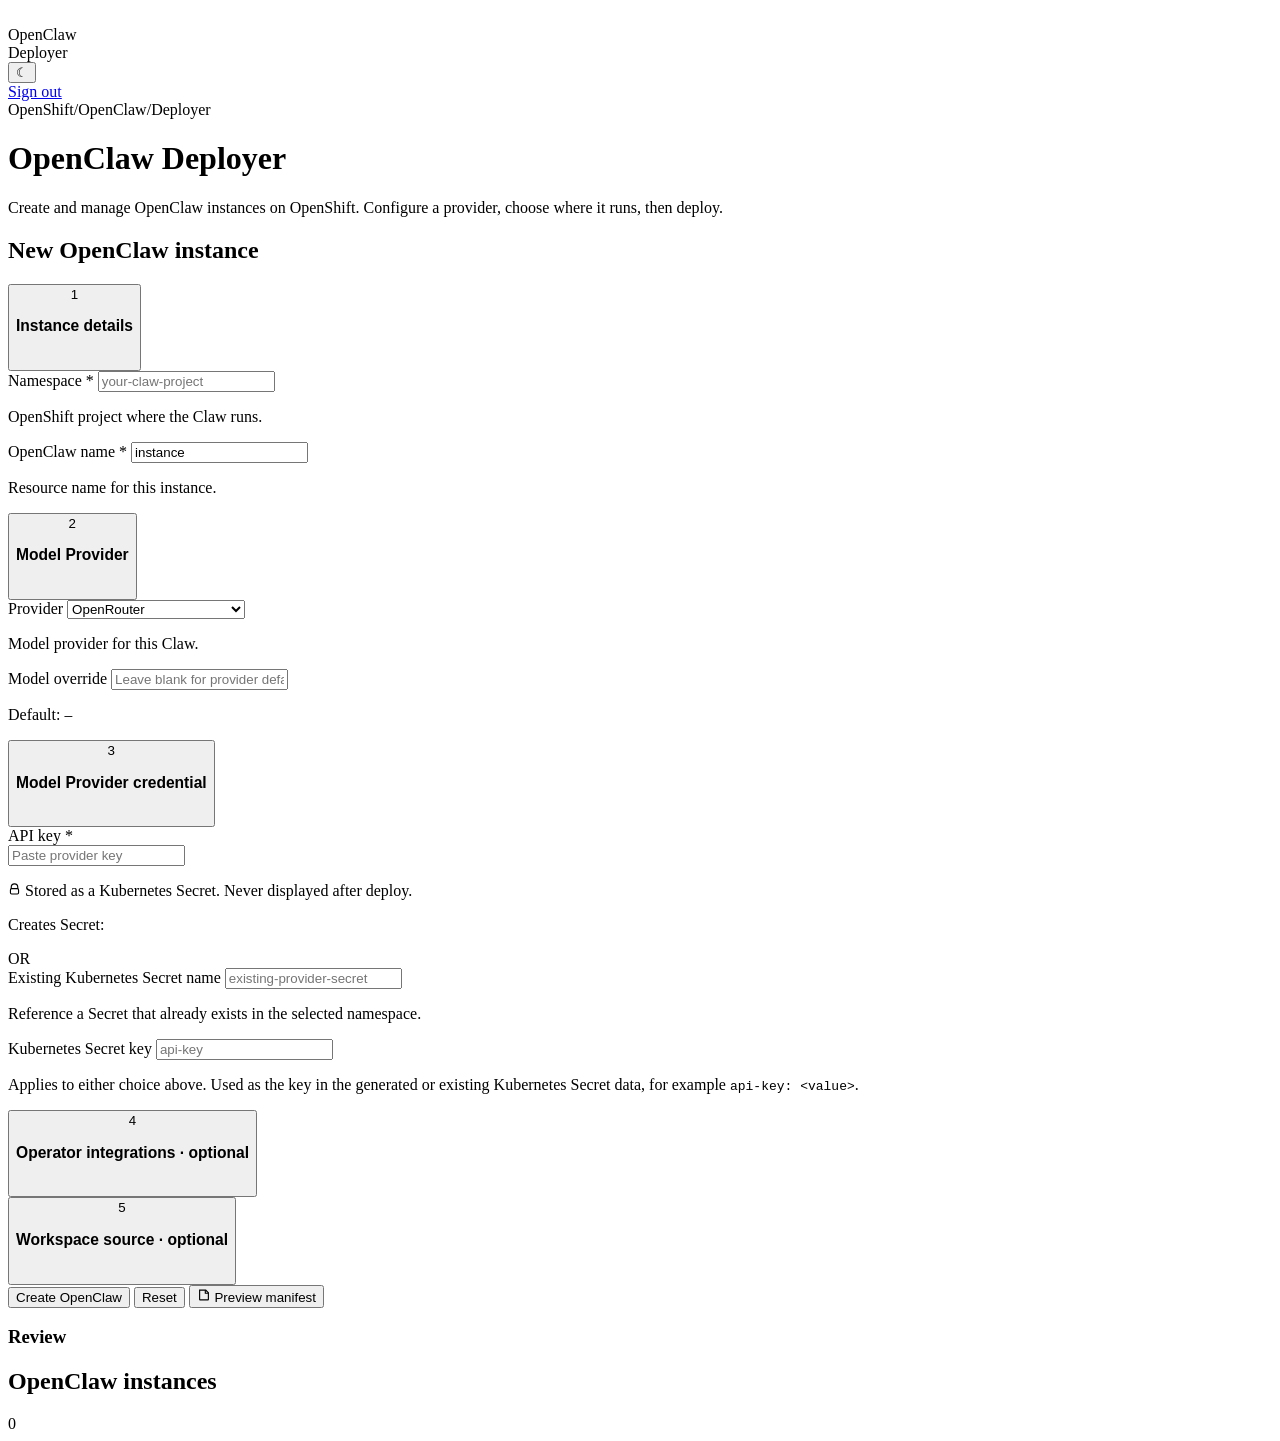
==== cmd/deployer/static/index.html @ 9382764c "fix overwrites on updates & provider list in review & gh pat updates Signed-off-by: sallyom <somalle" ====
<!doctype html>
<html lang="en">
  <head>
    <meta charset="utf-8">
    <meta name="viewport" content="width=device-width, initial-scale=1">
    <title>OpenClaw Deployer</title>
    <link rel="icon" href="/static/favicon.svg" type="image/svg+xml">
    <link rel="preconnect" href="https://fonts.googleapis.com">
    <link rel="preconnect" href="https://fonts.gstatic.com" crossorigin>
    <link href="https://fonts.googleapis.com/css2?family=Red+Hat+Display:wght@400;500;600;700&family=Red+Hat+Text:wght@400;500;600;700&family=Red+Hat+Mono:wght@400;500&display=swap" rel="stylesheet">
    <link rel="stylesheet" href="/static/styles.css">
  </head>
  <body>
    <header class="masthead">
      <div class="masthead__brand">
        <img class="masthead__logo" src="/static/openclaw.svg" alt="" aria-hidden="true">
        <div>
          <div class="masthead__title">OpenClaw</div>
          <div class="masthead__sub">Deployer</div>
        </div>
      </div>
      <div class="masthead__actions">
        <button type="button" id="theme-toggle" class="theme-toggle" aria-label="Switch theme" title="Switch theme">☾</button>
        <div class="user-block">
          <div class="avatar" id="avatar" aria-hidden="true"></div>
          <div class="user-meta">
            <div class="user-name" id="user"></div>
            <a class="signout" href="/oauth/sign_out?rd=/">Sign out</a>
          </div>
        </div>
      </div>
    </header>

    <main class="page">
      <nav class="breadcrumb" aria-label="Breadcrumb">
        <span>OpenShift</span><span class="sep">/</span><span>OpenClaw</span><span class="sep">/</span><span class="current">Deployer</span>
      </nav>

      <div class="page-header">
        <h1>OpenClaw Deployer</h1>
        <p>Create and manage OpenClaw instances on OpenShift. Configure a provider, choose where it runs, then deploy.</p>
      </div>

      <div class="layout">
        <section class="card">
          <form class="form" id="form" autocomplete="off">
            <div class="card__head">
              <h2>New OpenClaw instance</h2>
            </div>

            <!-- Section 1 · Instance details -->
            <button type="button" class="advanced-toggle section-toggle" id="details-toggle" aria-expanded="true" aria-controls="details-body">
              <span class="section__num">1</span>
              <h3 class="section__title">Instance details</h3>
              <svg class="caret open" id="details-caret" width="14" height="14" viewBox="0 0 12 12" aria-hidden="true"><path d="M2 4l4 4 4-4" fill="none" stroke="var(--text-muted)" stroke-width="1.6" stroke-linecap="round"/></svg>
            </button>
            <div class="section__body cols" id="details-body">
              <div class="field">
                <label for="namespace">Namespace <span class="req">*</span></label>
                <input id="namespace" name="namespace" list="namespace-options" placeholder="your-claw-project" aria-describedby="hint-namespace">
                <datalist id="namespace-options"></datalist>
                <p class="field__hint" id="hint-namespace">OpenShift project where the Claw runs.</p>
                <p class="field__error" id="err-namespace" hidden></p>
              </div>
              <div class="field">
                <label for="clawName">OpenClaw name <span class="req">*</span></label>
                <input id="clawName" name="clawName" value="instance" aria-describedby="hint-clawName">
                <p class="field__hint" id="hint-clawName">Resource name for this instance.</p>
                <p class="field__error" id="err-clawName" hidden></p>
              </div>
            </div>

            <div class="divider"></div>

            <!-- Section 2 · Model provider -->
            <button type="button" class="advanced-toggle section-toggle" id="provider-toggle" aria-expanded="true" aria-controls="provider-body">
              <span class="section__num">2</span>
              <h3 class="section__title">Model Provider</h3>
              <svg class="caret open" id="provider-caret" width="14" height="14" viewBox="0 0 12 12" aria-hidden="true"><path d="M2 4l4 4 4-4" fill="none" stroke="var(--text-muted)" stroke-width="1.6" stroke-linecap="round"/></svg>
            </button>
            <div class="section__body cols" id="provider-body">
              <div class="field">
                <label for="provider">Provider</label>
                <select id="provider" name="provider">
                  <option value="openrouter">OpenRouter</option>
                  <option value="openai">OpenAI</option>
                  <option value="google">Google Gemini</option>
                  <option value="google-vertex">Google Vertex AI (Gemini)</option>
                  <option value="anthropic">Anthropic</option>
                  <option value="anthropic-vertex">Google Vertex AI (Claude)</option>
                  <option value="xai">xAI</option>
                </select>
                <p class="field__hint">Model provider for this Claw.</p>
              </div>
              <div class="field">
                <label for="model">Model override</label>
                <input id="model" name="model" list="model-options" placeholder="Leave blank for provider default" aria-describedby="hint-model">
                <datalist id="model-options"></datalist>
                <p class="field__hint" id="hint-model">Default: <code id="default-model">—</code></p>
              </div>
            </div>

            <div class="divider"></div>

            <!-- Section 3 · Model provider credential -->
            <button type="button" class="advanced-toggle section-toggle" id="credential-toggle" aria-expanded="true" aria-controls="credential-body">
              <span class="section__num">3</span>
              <h3 class="section__title">Model Provider credential</h3>
              <svg class="caret open" id="credential-caret" width="14" height="14" viewBox="0 0 12 12" aria-hidden="true"><path d="M2 4l4 4 4-4" fill="none" stroke="var(--text-muted)" stroke-width="1.6" stroke-linecap="round"/></svg>
            </button>
            <div class="section__body" id="credential-body">
              <div class="vertex-box" id="vertex-box" hidden>
                <div class="field">
                  <label for="gcpProject">GCP Project ID <span class="req">*</span></label>
                  <input id="gcpProject" name="gcpProject" placeholder="your-project-id">
                  <p class="field__error" id="err-gcpProject" hidden></p>
                </div>
                <div class="field">
                  <label for="gcpLocation">GCP region <span class="req">*</span></label>
                  <input id="gcpLocation" name="gcpLocation" placeholder="us-east5">
                  <p class="field__error" id="err-gcpLocation" hidden></p>
                </div>
              </div>

              <div class="credential-choice-grid">
                <div class="credential-choice">
                  <div class="cred-head">
                    <label for="apiKey"><span id="credential-label">API key</span> <span class="req">*</span></label>
                    <a id="vertex-guide" class="guide-link" hidden href="https://github.com/redhat-et/claw-project/blob/main/docs/deployer-guide.md#one-time-setup-your-vertex-service-account" target="_blank" rel="noopener noreferrer">
                      <svg width="14" height="14" viewBox="0 0 16 16" fill="none" aria-hidden="true"><circle cx="8" cy="8" r="7" stroke="currentColor" stroke-width="1.4"/><path d="M8 7.3v4" stroke="currentColor" stroke-width="1.6" stroke-linecap="round"/><circle cx="8" cy="4.8" r="1" fill="currentColor"/></svg>
                      Vertex setup guide
                      <svg width="11" height="11" viewBox="0 0 16 16" fill="none" aria-hidden="true"><path d="M6 3h7v7M13 3L4 12" stroke="currentColor" stroke-width="1.5" stroke-linecap="round" stroke-linejoin="round"/></svg>
                    </a>
                  </div>
                  <p class="field__hint" id="vertex-help" hidden>A one-time setup is required to create the service account. Follow the guide, then paste the JSON key below.</p>
                  <input id="apiKey" name="apiKey" type="password" spellcheck="false" placeholder="Paste provider key" aria-describedby="hint-credential">
                  <textarea id="gcpCredentials" name="gcpCredentials" rows="5" spellcheck="false" placeholder="Paste your service account JSON key" hidden></textarea>
                  <p class="field__hint lock" id="hint-credential">
                    <svg width="13" height="13" viewBox="0 0 16 16" fill="none" aria-hidden="true"><path d="M4 7V5a4 4 0 0 1 8 0v2" stroke="currentColor" stroke-width="1.4"/><rect x="3" y="7" width="10" height="6.5" rx="1.5" stroke="currentColor" stroke-width="1.4"/></svg>
                    Stored as a Kubernetes Secret. Never displayed after deploy.
                  </p>
                  <p class="field__hint" id="secret-name-hint">Creates Secret: <code id="secret-name-preview"></code></p>
                </div>
                <div class="credential-choice-or" aria-hidden="true">OR</div>
                <div class="credential-choice">
                  <label for="secretName">Existing Kubernetes Secret name</label>
                  <input id="secretName" name="secretName" placeholder="existing-provider-secret" aria-describedby="hint-secret-name">
                  <p class="field__hint">Reference a Secret that already exists in the selected namespace.</p>
                </div>
              </div>
              <div class="field credential-secret-key">
                <label for="secretKey">Kubernetes Secret key</label>
                <input id="secretKey" name="secretKey" placeholder="api-key" aria-describedby="hint-secret-name">
                <p class="field__hint" id="hint-secret-name">Applies to either choice above. Used as the key in the generated or existing Kubernetes Secret data, for example <code>api-key: &lt;value&gt;</code>.</p>
              </div>
              <p class="field__error" id="err-credential" hidden></p>
            </div>

            <div class="divider"></div>

            <!-- Section 4 · Operator integrations -->
            <button type="button" class="advanced-toggle" id="integration-toggle" aria-expanded="false" aria-controls="integration-body">
              <span class="section__num">4</span>
              <h3 class="section__title">Operator integrations <span class="optional">· optional</span></h3>
              <svg class="caret" id="integration-caret" width="14" height="14" viewBox="0 0 12 12" aria-hidden="true"><path d="M2 4l4 4 4-4" fill="none" stroke="var(--text-muted)" stroke-width="1.6" stroke-linecap="round"/></svg>
            </button>
            <div class="section__body advanced-body" id="integration-body" hidden>
              <div class="integration-builder">
                <div class="section__body cols integration-builder__cols">
                  <div class="field">
                    <label for="integrationType">Integration</label>
                    <select id="integrationType" name="integrationType">
                      <option value="channel-telegram">Telegram channel</option>
                      <option value="channel-discord">Discord channel</option>
                      <option value="channel-slack">Slack channel</option>
                      <option value="github-pat">GitHub PAT</option>
                      <option value="websearch-brave">Brave web search</option>
                      <option value="websearch-tavily">Tavily web search</option>
                      <option value="websearch-duckduckgo">DuckDuckGo web search</option>
                      <option value="websearch-gemini">Gemini web search</option>
                    </select>
                    <p class="field__hint" id="integration-help">Maps directly to the operator's Claw spec.</p>
                  </div>
                  <div class="field" id="integration-name-field">
                    <label for="integrationName">OpenClaw credential name</label>
                    <input id="integrationName" name="integrationName" placeholder="telegram">
                    <p class="field__hint">Optional for built-in integrations; required for custom credentials.</p>
                  </div>
                </div>

                <div class="section__body integration-secret-fields" id="integration-secret-fields">
                  <div class="credential-choice-grid">
                    <div class="credential-choice">
                      <label for="integrationSecretValue">Paste secret value</label>
                      <input id="integrationSecretValue" name="integrationSecretValue" type="password" spellcheck="false" placeholder="Paste token or API key">
                      <p class="field__hint">Creates a Kubernetes Secret for this integration.</p>
                    </div>
                    <div class="credential-choice-or" aria-hidden="true">OR</div>
                    <div class="credential-choice">
                      <label for="integrationSecretName">Existing Kubernetes Secret name</label>
                      <input id="integrationSecretName" name="integrationSecretName" placeholder="my-secret">
                      <p class="field__hint">Reference a Secret that already exists in the selected namespace.</p>
                    </div>
                  </div>
                  <div class="field credential-secret-key">
                    <label for="integrationSecretKey">Kubernetes Secret key</label>
                    <input id="integrationSecretKey" name="integrationSecretKey" placeholder="api-key">
                    <p class="field__hint">Applies to either choice above. Pasted values are stored in a Kubernetes Secret, then referenced by SecretRef.</p>
                  </div>
                </div>

                <div class="section__body" id="integration-github-fields" hidden>
                  <label class="checkbox-field">
                    <input id="integrationExposeEnv" name="integrationExposeEnv" type="checkbox">
                    <span>Expose as <code>GH_TOKEN</code> and <code>GITHUB_TOKEN</code> for the <code>gh</code> CLI</span>
                  </label>
                  <p class="field__hint">Leave off for proxy-managed Git HTTPS and GitHub API access.</p>
                </div>

                <div class="section__body" id="integration-slack-fields" hidden>
                  <div class="credential-choice-grid">
                    <div class="credential-choice">
                      <label for="integrationAppSecretValue">Slack app token</label>
                      <input id="integrationAppSecretValue" name="integrationAppSecretValue" type="password" spellcheck="false" placeholder="xapp-...">
                      <p class="field__hint">Creates or updates the app-token entry for Slack.</p>
                    </div>
                    <div class="credential-choice-or" aria-hidden="true">OR</div>
                    <div class="credential-choice">
                      <label for="integrationAppSecretName">Existing Kubernetes Secret name</label>
                      <input id="integrationAppSecretName" name="integrationAppSecretName" placeholder="slack-tokens">
                      <p class="field__hint">Reference a Secret that already exists in the selected namespace.</p>
                    </div>
                  </div>
                  <div class="field credential-secret-key">
                    <label for="integrationAppSecretKey">App token Kubernetes Secret key</label>
                    <input id="integrationAppSecretKey" name="integrationAppSecretKey" placeholder="app-token">
                    <p class="field__hint">Applies to either choice above. Pasted app tokens are stored in a Kubernetes Secret, then referenced by SecretRef.</p>
                  </div>
                </div>

                <div class="section__body cols" id="integration-custom-fields" hidden>
                  <div class="field">
                    <label for="integrationCredentialType">Credential type</label>
                    <select id="integrationCredentialType" name="integrationCredentialType">
                      <option value="bearer">Bearer</option>
                      <option value="apiKey">API key</option>
                      <option value="pathToken">Path token</option>
                      <option value="oauth2">OAuth2</option>
                      <option value="gcp">GCP</option>
                      <option value="none">Allowlist only</option>
                      <option value="kubernetes">Kubernetes</option>
                    </select>
                  </div>
                  <div class="field">
                    <label for="integrationDomain">Domain</label>
                    <input id="integrationDomain" name="integrationDomain" placeholder="api.example.com">
                  </div>
                  <div class="field">
                    <label for="integrationProvider">Provider key <span class="muted">(optional)</span></label>
                    <input id="integrationProvider" name="integrationProvider" placeholder="my-provider">
                  </div>
                  <div class="field">
                    <label for="integrationHeader">API key header <span class="muted">(apiKey)</span></label>
                    <input id="integrationHeader" name="integrationHeader" placeholder="Authorization">
                  </div>
                  <div class="field">
                    <label for="integrationValuePrefix">Value prefix <span class="muted">(optional)</span></label>
                    <input id="integrationValuePrefix" name="integrationValuePrefix" placeholder="Bearer ">
                  </div>
                  <div class="field">
                    <label for="integrationPathPrefix">Path prefix <span class="muted">(pathToken)</span></label>
                    <input id="integrationPathPrefix" name="integrationPathPrefix" placeholder="/bot">
                  </div>
                </div>

                <div class="section__body cols" id="integration-typed-channel-config-field" hidden>
                  <div class="field">
                    <label for="integrationDmPolicy">DM policy</label>
                    <select id="integrationDmPolicy" name="integrationDmPolicy">
                      <option value="">Use operator default</option>
                      <option value="open">Open</option>
                      <option value="allowlist">Allowlist</option>
                      <option value="pairing">Pairing</option>
                      <option value="disabled">Disabled</option>
                    </select>
                    <p class="field__hint" id="integration-dm-policy-hint">Controls direct-message access for this channel.</p>
                  </div>
                  <div class="field">
                    <label for="integrationAllowFrom">Allowed DM senders</label>
                    <input id="integrationAllowFrom" name="integrationAllowFrom" placeholder="*">
                    <p class="field__hint" id="integration-allow-from-hint">Comma-separated sender IDs, or <code>*</code> for everyone when policy is Open.</p>
                  </div>
                </div>

                <div class="section__body" id="integration-channel-config-field">
                  <div class="field">
                    <label for="integrationChannelConfig">Channel config JSON <span class="muted">(optional)</span></label>
                    <textarea id="integrationChannelConfig" name="integrationChannelConfig" rows="3" spellcheck="false" placeholder='{"dmPolicy":"allowlist","allowFrom":["12345"]}'></textarea>
                  </div>
                </div>

                <div class="integration-actions">
                  <button type="button" id="integration-add" class="btn">Add integration</button>
                </div>
              </div>
              <div class="integration-list" id="integration-list"></div>
            </div>

            <div class="divider"></div>

            <!-- Section 5 · Workspace source (optional / advanced) -->
            <button type="button" class="advanced-toggle" id="advanced-toggle" aria-expanded="false" aria-controls="advanced-body">
              <span class="section__num">5</span>
              <h3 class="section__title">Workspace source <span class="optional">· optional</span></h3>
              <svg class="caret" id="advanced-caret" width="14" height="14" viewBox="0 0 12 12" aria-hidden="true"><path d="M2 4l4 4 4-4" fill="none" stroke="var(--text-muted)" stroke-width="1.6" stroke-linecap="round"/></svg>
            </button>
            <div class="advanced-body" id="advanced-body" hidden>
              <div class="field">
                <label for="filesystemSource">OpenClaw workspace source</label>
                <select id="filesystemSource" name="filesystemSource" style="max-width:320px;">
                  <option value="">None</option>
                  <option value="git">Git repository</option>
                  <option value="upload">Upload a folder</option>
                </select>
                <p class="field__hint" id="filesystem-source-hint">Optionally seed the OpenClaw workspace on first boot from a Git repository or an uploaded folder. Selecting a source switches the instance to user-managed config.</p>
                <details class="field__hint" id="workspace-source-help" hidden>
                  <summary>What to provide</summary>
                  <p>A directory tree that seeds the Claw's OpenClaw home (<code>~/.openclaw</code>, on its persistent volume). It is applied once on first boot; edits made later inside the running Claw are preserved.</p>
                  <ul>
                    <li><code>workspace-main/</code> → the agent workspace (<code>~/.openclaw/workspace/</code>): e.g. <code>AGENTS.md</code>, <code>SOUL.md</code>, <code>memory/</code>, <code>skills/</code></li>
                    <li><code>openclaw.json</code> → merged into the Claw's effective config (not copied as a workspace file)</li>
                    <li>any other top-level folder → copied under <code>~/.openclaw/</code> (e.g. <code>skills/</code> → <code>~/.openclaw/skills/</code>)</li>
                  </ul>
                  <p>For Git, the repository root is used, or the subpath you set below. Private repositories use <code>spec.agentFiles.git.secretRef</code>.</p>
                  <p>Full layout reference and examples: <a href="https://github.com/redhat-et/claw-collections" target="_blank" rel="noopener noreferrer">redhat-et/claw-collections</a>.</p>
                </details>
              </div>
              <div class="source-box" id="git-box" hidden>
                <div class="field">
                  <label for="gitURL">Git URL <span class="req">*</span></label>
                  <input id="gitURL" name="gitURL" placeholder="https://github.com/org/repo.git">
                  <p class="field__error" id="err-gitURL" hidden></p>
                </div>
                <div class="git-cols">
                  <div class="field">
                    <label for="gitRef">Git ref <span class="muted">(optional)</span></label>
                    <input id="gitRef" name="gitRef" placeholder="main">
                  </div>
                  <div class="field">
                    <label for="gitPath">Path in repo <span class="muted">(optional)</span></label>
                    <input id="gitPath" name="gitPath" placeholder="agents/">
                  </div>
                </div>
                <div class="git-cols">
                  <div class="field">
                    <label for="gitSecretName">Git credentials Secret name <span class="muted">(optional)</span></label>
                    <input id="gitSecretName" name="gitSecretName" placeholder="git-credentials">
                    <p class="field__hint">Creates or references <code>spec.agentFiles.git.secretRef.name</code>. The Secret must contain <code>username</code> and <code>password</code>.</p>
                  </div>
                  <div class="field">
                    <label for="gitUsername">Git username <span class="muted">(optional)</span></label>
                    <input id="gitUsername" name="gitUsername" placeholder="git">
                    <p class="field__hint">For GitHub PATs, use your GitHub username or <code>x-access-token</code>.</p>
                  </div>
                  <div class="field">
                    <label for="gitPassword">GitHub PAT or Git password <span class="muted">(optional)</span></label>
                    <input id="gitPassword" name="gitPassword" type="password" spellcheck="false" placeholder="Paste GitHub PAT">
                    <p class="field__hint">Stored as the Secret <code>password</code> key when pasted.</p>
                  </div>
                </div>
              </div>
              <div class="source-box" id="upload-box" hidden>
                <div class="field">
                  <label for="agentFiles">Folder to seed</label>
                  <input id="agentFiles" name="agentFiles" type="file" webkitdirectory multiple>
                  <p class="field__hint">Pick a folder (for example with <code>workspace-main/</code>, <code>skills/</code>, <code>openclaw.json</code>). It is packaged and uploaded on Create.</p>
                  <p class="upload-ok" id="upload-name" hidden></p>
                </div>
              </div>
            </div>

            <!-- Sticky action footer -->
            <div class="footer">
              <button type="button" id="provision" class="btn btn--primary">Create OpenClaw</button>
              <button type="button" id="reset" class="btn">Reset</button>
              <button type="button" id="preview-open" class="btn btn--link btn--manifest">
                <svg width="14" height="14" viewBox="0 0 16 16" fill="none" aria-hidden="true"><path d="M3 2.5h7l3 3V13a.5.5 0 0 1-.5.5h-9A.5.5 0 0 1 3 13z" stroke="currentColor" stroke-width="1.3"/><path d="M9.5 2.5v3.5H13" stroke="currentColor" stroke-width="1.3"/></svg>
                Preview manifest
              </button>
            </div>
          </form>
        </section>

        <aside class="aside">
          <div class="alert alert--info" id="alert" role="status" aria-live="polite"></div>
          <div class="review">
            <div class="review__head"><h3>Review</h3></div>
            <dl id="review-list"></dl>
          </div>
        </aside>
      </div>

      <section class="instances" id="instances">
        <div class="instances__head">
          <h2>OpenClaw instances</h2>
          <span class="count-badge" id="instances-count">0</span>
        </div>
        <div id="instances-body"></div>
      </section>
    </main>

    <div class="modal-overlay" id="preview-overlay" hidden>
      <div class="modal" role="dialog" aria-modal="true" aria-label="Manifest preview" id="preview-dialog">
        <div class="modal__head">
          <h3>Manifest preview · Claw</h3>
          <button type="button" class="modal__close" id="preview-close" aria-label="Close">×</button>
        </div>
        <div class="modal__body"><pre id="preview-yaml"></pre></div>
        <div class="modal__foot">
          <button type="button" class="btn btn--primary" id="copy-yaml">Copy YAML</button>
          <button type="button" class="btn" id="preview-close-2">Close</button>
        </div>
      </div>
    </div>

    <script src="/static/app.js"></script>
  </body>
</html>
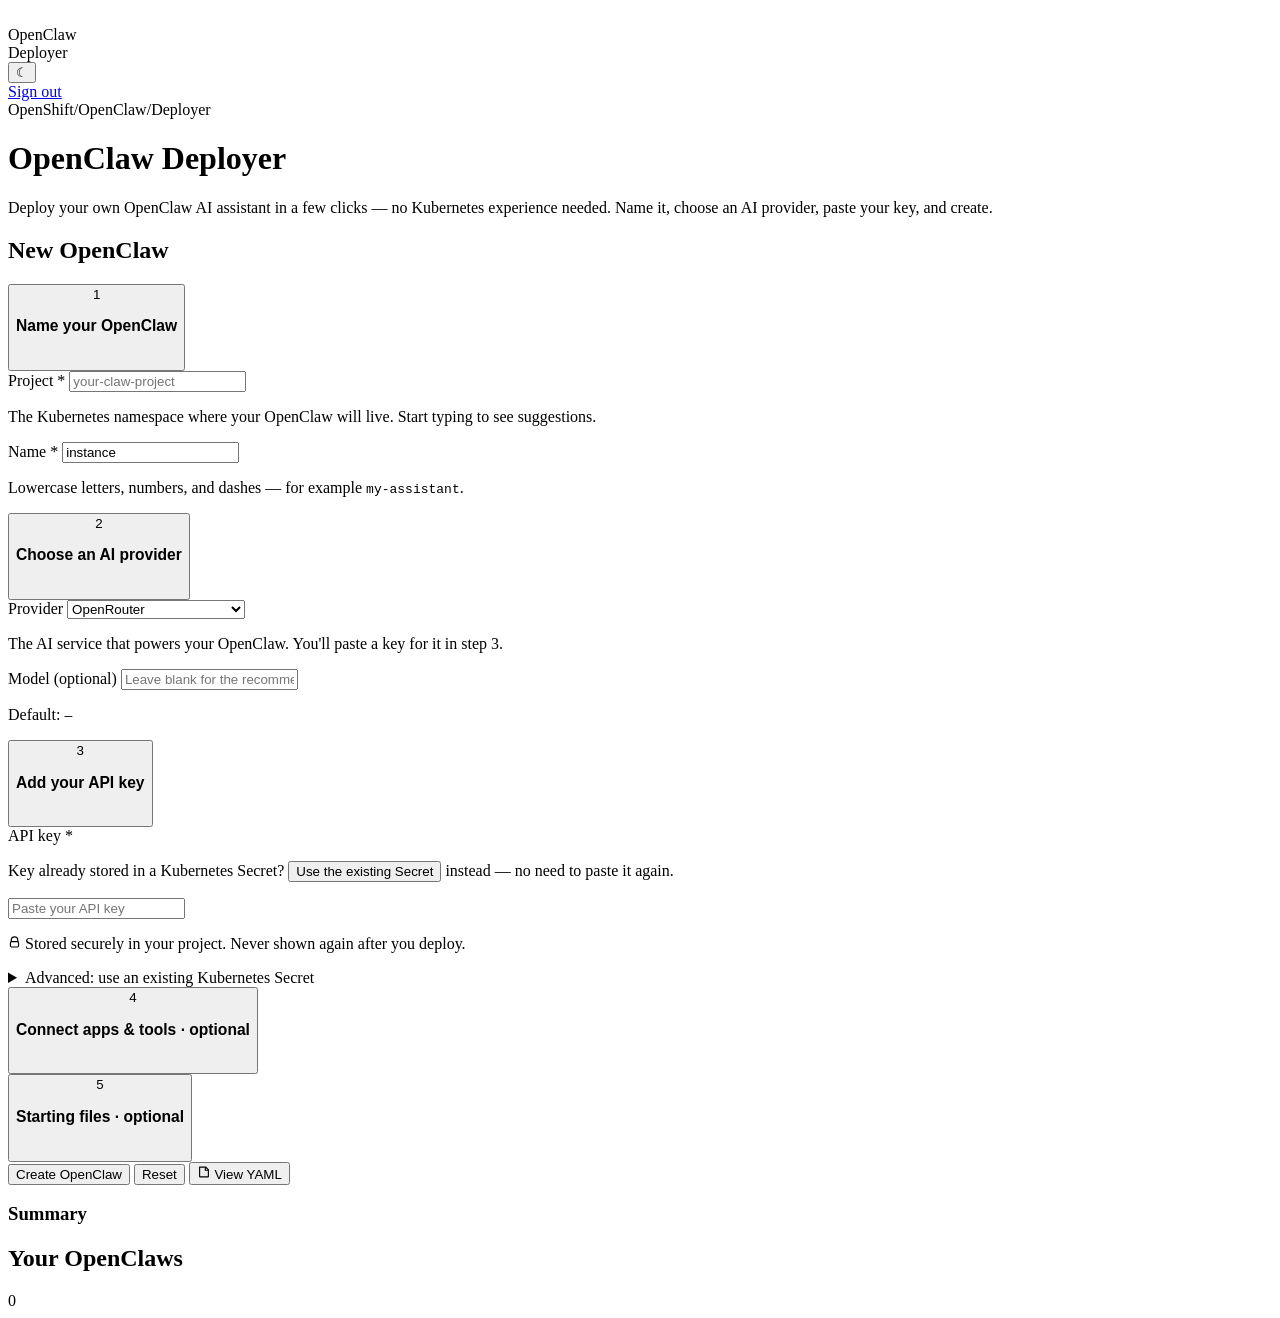
==== commit bff264ab: "Redesign deployer UI for users new to Kubernetes/OpenShift Make the happy path (project, provider, A" ====
--- a/cmd/deployer/static/index.html
+++ b/cmd/deployer/static/index.html
@@ -38,44 +38,44 @@
 
       <div class="page-header">
         <h1>OpenClaw Deployer</h1>
-        <p>Create and manage OpenClaw instances on OpenShift. Configure a provider, choose where it runs, then deploy.</p>
+        <p>Deploy your own OpenClaw AI assistant in a few clicks — no Kubernetes experience needed. Name it, choose an AI provider, paste your key, and create.</p>
       </div>
 
       <div class="layout">
         <section class="card">
           <form class="form" id="form" autocomplete="off">
             <div class="card__head">
-              <h2>New OpenClaw instance</h2>
-            </div>
-
-            <!-- Section 1 · Instance details -->
+              <h2>New OpenClaw</h2>
+            </div>
+
+            <!-- Step 1 · Name -->
             <button type="button" class="advanced-toggle section-toggle" id="details-toggle" aria-expanded="true" aria-controls="details-body">
               <span class="section__num">1</span>
-              <h3 class="section__title">Instance details</h3>
+              <h3 class="section__title">Name your OpenClaw</h3>
               <svg class="caret open" id="details-caret" width="14" height="14" viewBox="0 0 12 12" aria-hidden="true"><path d="M2 4l4 4 4-4" fill="none" stroke="var(--text-muted)" stroke-width="1.6" stroke-linecap="round"/></svg>
             </button>
             <div class="section__body cols" id="details-body">
               <div class="field">
-                <label for="namespace">Namespace <span class="req">*</span></label>
+                <label for="namespace">Project <span class="req">*</span></label>
                 <input id="namespace" name="namespace" list="namespace-options" placeholder="your-claw-project" aria-describedby="hint-namespace">
                 <datalist id="namespace-options"></datalist>
-                <p class="field__hint" id="hint-namespace">OpenShift project where the Claw runs.</p>
+                <p class="field__hint" id="hint-namespace">The Kubernetes namespace where your OpenClaw will live. Start typing to see suggestions.</p>
                 <p class="field__error" id="err-namespace" hidden></p>
               </div>
               <div class="field">
-                <label for="clawName">OpenClaw name <span class="req">*</span></label>
+                <label for="clawName">Name <span class="req">*</span></label>
                 <input id="clawName" name="clawName" value="instance" aria-describedby="hint-clawName">
-                <p class="field__hint" id="hint-clawName">Resource name for this instance.</p>
+                <p class="field__hint" id="hint-clawName">Lowercase letters, numbers, and dashes — for example <code>my-assistant</code>.</p>
                 <p class="field__error" id="err-clawName" hidden></p>
               </div>
             </div>
 
             <div class="divider"></div>
 
-            <!-- Section 2 · Model provider -->
+            <!-- Step 2 · AI provider -->
             <button type="button" class="advanced-toggle section-toggle" id="provider-toggle" aria-expanded="true" aria-controls="provider-body">
               <span class="section__num">2</span>
-              <h3 class="section__title">Model Provider</h3>
+              <h3 class="section__title">Choose an AI provider</h3>
               <svg class="caret open" id="provider-caret" width="14" height="14" viewBox="0 0 12 12" aria-hidden="true"><path d="M2 4l4 4 4-4" fill="none" stroke="var(--text-muted)" stroke-width="1.6" stroke-linecap="round"/></svg>
             </button>
             <div class="section__body cols" id="provider-body">
@@ -90,11 +90,11 @@
                   <option value="anthropic-vertex">Google Vertex AI (Claude)</option>
                   <option value="xai">xAI</option>
                 </select>
-                <p class="field__hint">Model provider for this Claw.</p>
-              </div>
-              <div class="field">
-                <label for="model">Model override</label>
-                <input id="model" name="model" list="model-options" placeholder="Leave blank for provider default" aria-describedby="hint-model">
+                <p class="field__hint">The AI service that powers your OpenClaw. You'll paste a key for it in step 3.</p>
+              </div>
+              <div class="field">
+                <label for="model">Model <span class="muted">(optional)</span></label>
+                <input id="model" name="model" list="model-options" placeholder="Leave blank for the recommended default" aria-describedby="hint-model">
                 <datalist id="model-options"></datalist>
                 <p class="field__hint" id="hint-model">Default: <code id="default-model">—</code></p>
               </div>
@@ -102,10 +102,10 @@
 
             <div class="divider"></div>
 
-            <!-- Section 3 · Model provider credential -->
+            <!-- Step 3 · API key -->
             <button type="button" class="advanced-toggle section-toggle" id="credential-toggle" aria-expanded="true" aria-controls="credential-body">
               <span class="section__num">3</span>
-              <h3 class="section__title">Model Provider credential</h3>
+              <h3 class="section__title">Add your API key</h3>
               <svg class="caret open" id="credential-caret" width="14" height="14" viewBox="0 0 12 12" aria-hidden="true"><path d="M2 4l4 4 4-4" fill="none" stroke="var(--text-muted)" stroke-width="1.6" stroke-linecap="round"/></svg>
             </button>
             <div class="section__body" id="credential-body">
@@ -122,120 +122,142 @@
                 </div>
               </div>
 
-              <div class="credential-choice-grid">
-                <div class="credential-choice">
-                  <div class="cred-head">
-                    <label for="apiKey"><span id="credential-label">API key</span> <span class="req">*</span></label>
-                    <a id="vertex-guide" class="guide-link" hidden href="https://github.com/redhat-et/claw-project/blob/main/docs/deployer-guide.md#one-time-setup-your-vertex-service-account" target="_blank" rel="noopener noreferrer">
-                      <svg width="14" height="14" viewBox="0 0 16 16" fill="none" aria-hidden="true"><circle cx="8" cy="8" r="7" stroke="currentColor" stroke-width="1.4"/><path d="M8 7.3v4" stroke="currentColor" stroke-width="1.6" stroke-linecap="round"/><circle cx="8" cy="4.8" r="1" fill="currentColor"/></svg>
-                      Vertex setup guide
-                      <svg width="11" height="11" viewBox="0 0 16 16" fill="none" aria-hidden="true"><path d="M6 3h7v7M13 3L4 12" stroke="currentColor" stroke-width="1.5" stroke-linecap="round" stroke-linejoin="round"/></svg>
-                    </a>
-                  </div>
-                  <p class="field__hint" id="vertex-help" hidden>A one-time setup is required to create the service account. Follow the guide, then paste the JSON key below.</p>
-                  <input id="apiKey" name="apiKey" type="password" spellcheck="false" placeholder="Paste provider key" aria-describedby="hint-credential">
-                  <textarea id="gcpCredentials" name="gcpCredentials" rows="5" spellcheck="false" placeholder="Paste your service account JSON key" hidden></textarea>
-                  <p class="field__hint lock" id="hint-credential">
-                    <svg width="13" height="13" viewBox="0 0 16 16" fill="none" aria-hidden="true"><path d="M4 7V5a4 4 0 0 1 8 0v2" stroke="currentColor" stroke-width="1.4"/><rect x="3" y="7" width="10" height="6.5" rx="1.5" stroke="currentColor" stroke-width="1.4"/></svg>
-                    Stored as a Kubernetes Secret. Never displayed after deploy.
-                  </p>
-                  <p class="field__hint" id="secret-name-hint">Creates Secret: <code id="secret-name-preview"></code></p>
-                </div>
-                <div class="credential-choice-or" aria-hidden="true">OR</div>
-                <div class="credential-choice">
-                  <label for="secretName">Existing Kubernetes Secret name</label>
-                  <input id="secretName" name="secretName" placeholder="existing-provider-secret" aria-describedby="hint-secret-name">
-                  <p class="field__hint">Reference a Secret that already exists in the selected namespace.</p>
-                </div>
-              </div>
-              <div class="field credential-secret-key">
-                <label for="secretKey">Kubernetes Secret key</label>
-                <input id="secretKey" name="secretKey" placeholder="api-key" aria-describedby="hint-secret-name">
-                <p class="field__hint" id="hint-secret-name">Applies to either choice above. Used as the key in the generated or existing Kubernetes Secret data, for example <code>api-key: &lt;value&gt;</code>.</p>
-              </div>
-              <p class="field__error" id="err-credential" hidden></p>
+              <div class="field">
+                <div class="cred-head">
+                  <label for="apiKey"><span id="credential-label">API key</span> <span class="req">*</span></label>
+                  <a id="vertex-guide" class="guide-link" hidden href="https://github.com/redhat-et/claw-project/blob/main/docs/deployer-guide.md#one-time-setup-your-vertex-service-account" target="_blank" rel="noopener noreferrer">
+                    <svg width="14" height="14" viewBox="0 0 16 16" fill="none" aria-hidden="true"><circle cx="8" cy="8" r="7" stroke="currentColor" stroke-width="1.4"/><path d="M8 7.3v4" stroke="currentColor" stroke-width="1.6" stroke-linecap="round"/><circle cx="8" cy="4.8" r="1" fill="currentColor"/></svg>
+                    Vertex setup guide
+                    <svg width="11" height="11" viewBox="0 0 16 16" fill="none" aria-hidden="true"><path d="M6 3h7v7M13 3L4 12" stroke="currentColor" stroke-width="1.5" stroke-linecap="round" stroke-linejoin="round"/></svg>
+                  </a>
+                </div>
+                <p class="field__hint" id="vertex-help" hidden>Vertex uses a Google Cloud service account instead of an API key. Follow the one-time setup guide, then paste the JSON key below.</p>
+                <p class="field__hint">Key already stored in a Kubernetes Secret? <button type="button" class="hint-link" data-open-details="credential-advanced">Use the existing Secret</button> instead — no need to paste it again.</p>
+                <input id="apiKey" name="apiKey" type="password" spellcheck="false" placeholder="Paste your API key" aria-describedby="hint-credential">
+                <textarea id="gcpCredentials" name="gcpCredentials" rows="5" spellcheck="false" placeholder="Paste your service account JSON key" hidden></textarea>
+                <p class="field__hint lock" id="hint-credential">
+                  <svg width="13" height="13" viewBox="0 0 16 16" fill="none" aria-hidden="true"><path d="M4 7V5a4 4 0 0 1 8 0v2" stroke="currentColor" stroke-width="1.4"/><rect x="3" y="7" width="10" height="6.5" rx="1.5" stroke="currentColor" stroke-width="1.4"/></svg>
+                  Stored securely in your project. Never shown again after you deploy.
+                </p>
+                <p class="field__error" id="err-credential" hidden></p>
+              </div>
+
+              <details class="advanced-details" id="credential-advanced">
+                <summary>Advanced: use an existing Kubernetes Secret</summary>
+                <div class="advanced-details__body">
+                  <p class="field__hint">Referencing an existing Secret? Leave the key field above blank — a pasted key is written into this Secret and replaces its current value.</p>
+                  <div class="cols-2">
+                    <div class="field">
+                      <label for="secretName">Existing Secret name</label>
+                      <input id="secretName" name="secretName" placeholder="existing-provider-secret">
+                      <p class="field__hint">Reference a Secret already in the project instead of pasting a key. Leave blank to create <code id="secret-name-preview"></code>.</p>
+                    </div>
+                    <div class="field">
+                      <label for="secretKey">Secret key</label>
+                      <input id="secretKey" name="secretKey" placeholder="api-key" aria-describedby="hint-secret-name">
+                      <p class="field__hint" id="hint-secret-name"></p>
+                    </div>
+                  </div>
+                </div>
+              </details>
             </div>
 
             <div class="divider"></div>
 
-            <!-- Section 4 · Operator integrations -->
+            <!-- Step 4 · Apps & tools -->
             <button type="button" class="advanced-toggle" id="integration-toggle" aria-expanded="false" aria-controls="integration-body">
               <span class="section__num">4</span>
-              <h3 class="section__title">Operator integrations <span class="optional">· optional</span></h3>
+              <h3 class="section__title">Connect apps &amp; tools <span class="optional">· optional</span></h3>
               <svg class="caret" id="integration-caret" width="14" height="14" viewBox="0 0 12 12" aria-hidden="true"><path d="M2 4l4 4 4-4" fill="none" stroke="var(--text-muted)" stroke-width="1.6" stroke-linecap="round"/></svg>
             </button>
             <div class="section__body advanced-body" id="integration-body" hidden>
+              <p class="field__hint">Let your OpenClaw chat with you on messaging apps, search the web, or work with GitHub. You can add these later, too.</p>
               <div class="integration-builder">
                 <div class="section__body cols integration-builder__cols">
                   <div class="field">
-                    <label for="integrationType">Integration</label>
+                    <label for="integrationType">Add-on</label>
                     <select id="integrationType" name="integrationType">
-                      <option value="channel-telegram">Telegram channel</option>
-                      <option value="channel-discord">Discord channel</option>
-                      <option value="channel-slack">Slack channel</option>
-                      <option value="github-pat">GitHub PAT</option>
-                      <option value="websearch-brave">Brave web search</option>
-                      <option value="websearch-tavily">Tavily web search</option>
-                      <option value="websearch-duckduckgo">DuckDuckGo web search</option>
-                      <option value="websearch-gemini">Gemini web search</option>
+                      <option value="channel-telegram">Telegram</option>
+                      <option value="channel-discord">Discord</option>
+                      <option value="channel-slack">Slack</option>
+                      <option value="github-pat">GitHub access</option>
+                      <option value="websearch-brave">Web search — Brave</option>
+                      <option value="websearch-tavily">Web search — Tavily</option>
+                      <option value="websearch-duckduckgo">Web search — DuckDuckGo (no key needed)</option>
+                      <option value="websearch-gemini">Web search — Gemini</option>
                     </select>
-                    <p class="field__hint" id="integration-help">Maps directly to the operator's Claw spec.</p>
-                  </div>
-                  <div class="field" id="integration-name-field">
-                    <label for="integrationName">OpenClaw credential name</label>
-                    <input id="integrationName" name="integrationName" placeholder="telegram">
-                    <p class="field__hint">Optional for built-in integrations; required for custom credentials.</p>
+                    <p class="field__hint" id="integration-help"></p>
                   </div>
                 </div>
 
                 <div class="section__body integration-secret-fields" id="integration-secret-fields">
-                  <div class="credential-choice-grid">
-                    <div class="credential-choice">
-                      <label for="integrationSecretValue">Paste secret value</label>
-                      <input id="integrationSecretValue" name="integrationSecretValue" type="password" spellcheck="false" placeholder="Paste token or API key">
-                      <p class="field__hint">Creates a Kubernetes Secret for this integration.</p>
-                    </div>
-                    <div class="credential-choice-or" aria-hidden="true">OR</div>
-                    <div class="credential-choice">
-                      <label for="integrationSecretName">Existing Kubernetes Secret name</label>
-                      <input id="integrationSecretName" name="integrationSecretName" placeholder="my-secret">
-                      <p class="field__hint">Reference a Secret that already exists in the selected namespace.</p>
-                    </div>
-                  </div>
-                  <div class="field credential-secret-key">
-                    <label for="integrationSecretKey">Kubernetes Secret key</label>
-                    <input id="integrationSecretKey" name="integrationSecretKey" placeholder="api-key">
-                    <p class="field__hint">Applies to either choice above. Pasted values are stored in a Kubernetes Secret, then referenced by SecretRef.</p>
-                  </div>
+                  <div class="field">
+                    <label for="integrationSecretValue" id="integration-secret-label">Token or API key</label>
+                    <p class="field__hint">Already stored in a Kubernetes Secret? <button type="button" class="hint-link" data-open-details="integration-secret-advanced">Use the existing Secret</button>.</p>
+                    <input id="integrationSecretValue" name="integrationSecretValue" type="password" spellcheck="false" placeholder="Paste token or API key">
+                    <p class="field__hint lock">
+                      <svg width="13" height="13" viewBox="0 0 16 16" fill="none" aria-hidden="true"><path d="M4 7V5a4 4 0 0 1 8 0v2" stroke="currentColor" stroke-width="1.4"/><rect x="3" y="7" width="10" height="6.5" rx="1.5" stroke="currentColor" stroke-width="1.4"/></svg>
+                      Stored securely in your project.
+                    </p>
+                  </div>
+                  <details class="advanced-details" id="integration-secret-advanced">
+                    <summary>Advanced: use an existing Kubernetes Secret</summary>
+                    <div class="advanced-details__body">
+                      <p class="field__hint">Referencing an existing Secret? Leave the token field above blank — a pasted value is written into this Secret and replaces its current value.</p>
+                      <div class="cols-2">
+                        <div class="field" id="integration-name-field">
+                          <label for="integrationName">Credential name</label>
+                          <input id="integrationName" name="integrationName" placeholder="telegram">
+                          <p class="field__hint">Optional; a sensible default is used.</p>
+                        </div>
+                        <div class="field">
+                          <label for="integrationSecretName">Existing Secret name</label>
+                          <input id="integrationSecretName" name="integrationSecretName" placeholder="my-secret">
+                          <p class="field__hint">Reference a Secret already in the project instead of pasting a value.</p>
+                        </div>
+                        <div class="field">
+                          <label for="integrationSecretKey">Secret key</label>
+                          <input id="integrationSecretKey" name="integrationSecretKey" placeholder="api-key">
+                          <p class="field__hint">The data key inside the Secret.</p>
+                        </div>
+                      </div>
+                    </div>
+                  </details>
                 </div>
 
                 <div class="section__body" id="integration-github-fields" hidden>
                   <label class="checkbox-field">
                     <input id="integrationExposeEnv" name="integrationExposeEnv" type="checkbox">
-                    <span>Expose as <code>GH_TOKEN</code> and <code>GITHUB_TOKEN</code> for the <code>gh</code> CLI</span>
+                    <span>Also expose the token as <code>GH_TOKEN</code> and <code>GITHUB_TOKEN</code> for the <code>gh</code> CLI</span>
                   </label>
-                  <p class="field__hint">Leave off for proxy-managed Git HTTPS and GitHub API access.</p>
+                  <p class="field__hint">Leave off unless you know you need it — GitHub and Git access work without it.</p>
                 </div>
 
                 <div class="section__body" id="integration-slack-fields" hidden>
-                  <div class="credential-choice-grid">
-                    <div class="credential-choice">
-                      <label for="integrationAppSecretValue">Slack app token</label>
-                      <input id="integrationAppSecretValue" name="integrationAppSecretValue" type="password" spellcheck="false" placeholder="xapp-...">
-                      <p class="field__hint">Creates or updates the app-token entry for Slack.</p>
-                    </div>
-                    <div class="credential-choice-or" aria-hidden="true">OR</div>
-                    <div class="credential-choice">
-                      <label for="integrationAppSecretName">Existing Kubernetes Secret name</label>
-                      <input id="integrationAppSecretName" name="integrationAppSecretName" placeholder="slack-tokens">
-                      <p class="field__hint">Reference a Secret that already exists in the selected namespace.</p>
-                    </div>
-                  </div>
-                  <div class="field credential-secret-key">
-                    <label for="integrationAppSecretKey">App token Kubernetes Secret key</label>
-                    <input id="integrationAppSecretKey" name="integrationAppSecretKey" placeholder="app-token">
-                    <p class="field__hint">Applies to either choice above. Pasted app tokens are stored in a Kubernetes Secret, then referenced by SecretRef.</p>
-                  </div>
+                  <div class="field">
+                    <label for="integrationAppSecretValue">Slack app token</label>
+                    <p class="field__hint">Already stored in a Kubernetes Secret? <button type="button" class="hint-link" data-open-details="integration-app-secret-advanced">Use the existing Secret</button>.</p>
+                    <input id="integrationAppSecretValue" name="integrationAppSecretValue" type="password" spellcheck="false" placeholder="xapp-...">
+                    <p class="field__hint">The app-level token from your Slack app's Basic Information page.</p>
+                  </div>
+                  <details class="advanced-details" id="integration-app-secret-advanced">
+                    <summary>Advanced: use an existing Kubernetes Secret for the app token</summary>
+                    <div class="advanced-details__body">
+                      <p class="field__hint">Referencing an existing Secret? Leave the app token field above blank — a pasted value is written into this Secret and replaces its current value.</p>
+                      <div class="cols-2">
+                        <div class="field">
+                          <label for="integrationAppSecretName">Existing Secret name</label>
+                          <input id="integrationAppSecretName" name="integrationAppSecretName" placeholder="slack-tokens">
+                          <p class="field__hint">Reference a Secret already in the project instead of pasting a value.</p>
+                        </div>
+                        <div class="field">
+                          <label for="integrationAppSecretKey">Secret key</label>
+                          <input id="integrationAppSecretKey" name="integrationAppSecretKey" placeholder="app-token">
+                          <p class="field__hint">The data key inside the Secret.</p>
+                        </div>
+                      </div>
+                    </div>
+                  </details>
                 </div>
 
                 <div class="section__body cols" id="integration-custom-fields" hidden>
@@ -275,32 +297,37 @@
 
                 <div class="section__body cols" id="integration-typed-channel-config-field" hidden>
                   <div class="field">
-                    <label for="integrationDmPolicy">DM policy</label>
+                    <label for="integrationDmPolicy">Who can message it?</label>
                     <select id="integrationDmPolicy" name="integrationDmPolicy">
-                      <option value="">Use operator default</option>
-                      <option value="open">Open</option>
-                      <option value="allowlist">Allowlist</option>
-                      <option value="pairing">Pairing</option>
-                      <option value="disabled">Disabled</option>
+                      <option value="">Default</option>
+                      <option value="open">Open — anyone</option>
+                      <option value="allowlist">Allowlist — only people you list</option>
+                      <option value="pairing">Pairing — approve each person once</option>
+                      <option value="disabled">Disabled — no direct messages</option>
                     </select>
                     <p class="field__hint" id="integration-dm-policy-hint">Controls direct-message access for this channel.</p>
                   </div>
                   <div class="field">
-                    <label for="integrationAllowFrom">Allowed DM senders</label>
+                    <label for="integrationAllowFrom">Allowed senders</label>
                     <input id="integrationAllowFrom" name="integrationAllowFrom" placeholder="*">
                     <p class="field__hint" id="integration-allow-from-hint">Comma-separated sender IDs, or <code>*</code> for everyone when policy is Open.</p>
                   </div>
                 </div>
 
                 <div class="section__body" id="integration-channel-config-field">
-                  <div class="field">
-                    <label for="integrationChannelConfig">Channel config JSON <span class="muted">(optional)</span></label>
-                    <textarea id="integrationChannelConfig" name="integrationChannelConfig" rows="3" spellcheck="false" placeholder='{"dmPolicy":"allowlist","allowFrom":["12345"]}'></textarea>
-                  </div>
+                  <details class="advanced-details">
+                    <summary>Advanced: channel config JSON</summary>
+                    <div class="advanced-details__body">
+                      <div class="field">
+                        <label for="integrationChannelConfig">Channel config JSON <span class="muted">(optional)</span></label>
+                        <textarea id="integrationChannelConfig" name="integrationChannelConfig" rows="3" spellcheck="false" placeholder='{"dmPolicy":"allowlist","allowFrom":["12345"]}'></textarea>
+                      </div>
+                    </div>
+                  </details>
                 </div>
 
                 <div class="integration-actions">
-                  <button type="button" id="integration-add" class="btn">Add integration</button>
+                  <button type="button" id="integration-add" class="btn">Add</button>
                 </div>
               </div>
               <div class="integration-list" id="integration-list"></div>
@@ -308,23 +335,23 @@
 
             <div class="divider"></div>
 
-            <!-- Section 5 · Workspace source (optional / advanced) -->
+            <!-- Step 5 · Starting files (optional / advanced) -->
             <button type="button" class="advanced-toggle" id="advanced-toggle" aria-expanded="false" aria-controls="advanced-body">
               <span class="section__num">5</span>
-              <h3 class="section__title">Workspace source <span class="optional">· optional</span></h3>
+              <h3 class="section__title">Starting files <span class="optional">· optional</span></h3>
               <svg class="caret" id="advanced-caret" width="14" height="14" viewBox="0 0 12 12" aria-hidden="true"><path d="M2 4l4 4 4-4" fill="none" stroke="var(--text-muted)" stroke-width="1.6" stroke-linecap="round"/></svg>
             </button>
             <div class="advanced-body" id="advanced-body" hidden>
               <div class="field">
-                <label for="filesystemSource">OpenClaw workspace source</label>
+                <label for="filesystemSource">Seed your OpenClaw with starting files</label>
                 <select id="filesystemSource" name="filesystemSource" style="max-width:320px;">
-                  <option value="">None</option>
-                  <option value="git">Git repository</option>
+                  <option value="">None — start fresh</option>
+                  <option value="git">From a Git repository</option>
                   <option value="upload">Upload a folder</option>
                 </select>
-                <p class="field__hint" id="filesystem-source-hint">Optionally seed the OpenClaw workspace on first boot from a Git repository or an uploaded folder. Selecting a source switches the instance to user-managed config.</p>
+                <p class="field__hint" id="filesystem-source-hint">Give your OpenClaw starting instructions, memory, or skills. Most people skip this — you can always add files later from inside the running OpenClaw.</p>
                 <details class="field__hint" id="workspace-source-help" hidden>
-                  <summary>What to provide</summary>
+                  <summary>What can these files contain?</summary>
                   <p>A directory tree that seeds the Claw's OpenClaw home (<code>~/.openclaw</code>, on its persistent volume). It is applied once on first boot; edits made later inside the running Claw are preserved.</p>
                   <ul>
                     <li><code>workspace-main/</code> → the agent workspace (<code>~/.openclaw/workspace/</code>): e.g. <code>AGENTS.md</code>, <code>SOUL.md</code>, <code>memory/</code>, <code>skills/</code></li>
@@ -337,41 +364,44 @@
               </div>
               <div class="source-box" id="git-box" hidden>
                 <div class="field">
-                  <label for="gitURL">Git URL <span class="req">*</span></label>
+                  <label for="gitURL">Repository URL <span class="req">*</span></label>
                   <input id="gitURL" name="gitURL" placeholder="https://github.com/org/repo.git">
                   <p class="field__error" id="err-gitURL" hidden></p>
                 </div>
                 <div class="git-cols">
                   <div class="field">
-                    <label for="gitRef">Git ref <span class="muted">(optional)</span></label>
+                    <label for="gitRef">Branch or tag <span class="muted">(optional)</span></label>
                     <input id="gitRef" name="gitRef" placeholder="main">
                   </div>
                   <div class="field">
-                    <label for="gitPath">Path in repo <span class="muted">(optional)</span></label>
+                    <label for="gitPath">Folder in the repo <span class="muted">(optional)</span></label>
                     <input id="gitPath" name="gitPath" placeholder="agents/">
                   </div>
                 </div>
-                <div class="git-cols">
-                  <div class="field">
-                    <label for="gitSecretName">Git credentials Secret name <span class="muted">(optional)</span></label>
-                    <input id="gitSecretName" name="gitSecretName" placeholder="git-credentials">
-                    <p class="field__hint">Creates or references <code>spec.agentFiles.git.secretRef.name</code>. The Secret must contain <code>username</code> and <code>password</code>.</p>
-                  </div>
-                  <div class="field">
-                    <label for="gitUsername">Git username <span class="muted">(optional)</span></label>
-                    <input id="gitUsername" name="gitUsername" placeholder="git">
-                    <p class="field__hint">For GitHub PATs, use your GitHub username or <code>x-access-token</code>.</p>
-                  </div>
-                  <div class="field">
-                    <label for="gitPassword">GitHub PAT or Git password <span class="muted">(optional)</span></label>
-                    <input id="gitPassword" name="gitPassword" type="password" spellcheck="false" placeholder="Paste GitHub PAT">
-                    <p class="field__hint">Stored as the Secret <code>password</code> key when pasted.</p>
-                  </div>
-                </div>
+                <details class="advanced-details">
+                  <summary>Private repository? Add credentials</summary>
+                  <div class="advanced-details__body git-cols">
+                    <div class="field">
+                      <label for="gitUsername">Git username</label>
+                      <input id="gitUsername" name="gitUsername" placeholder="git">
+                      <p class="field__hint">For GitHub PATs, use your GitHub username or <code>x-access-token</code>.</p>
+                    </div>
+                    <div class="field">
+                      <label for="gitPassword">GitHub PAT or Git password</label>
+                      <input id="gitPassword" name="gitPassword" type="password" spellcheck="false" placeholder="Paste GitHub PAT">
+                      <p class="field__hint">Stored securely in your project.</p>
+                    </div>
+                    <div class="field">
+                      <label for="gitSecretName">Existing Secret name <span class="muted">(optional)</span></label>
+                      <input id="gitSecretName" name="gitSecretName" placeholder="git-credentials">
+                      <p class="field__hint">Reference a Secret with <code>username</code> and <code>password</code> keys instead of pasting. If you also paste credentials, they are written into this Secret.</p>
+                    </div>
+                  </div>
+                </details>
               </div>
               <div class="source-box" id="upload-box" hidden>
                 <div class="field">
-                  <label for="agentFiles">Folder to seed</label>
+                  <label for="agentFiles">Folder to upload</label>
                   <input id="agentFiles" name="agentFiles" type="file" webkitdirectory multiple>
                   <p class="field__hint">Pick a folder (for example with <code>workspace-main/</code>, <code>skills/</code>, <code>openclaw.json</code>). It is packaged and uploaded on Create.</p>
                   <p class="upload-ok" id="upload-name" hidden></p>
@@ -385,7 +415,7 @@
               <button type="button" id="reset" class="btn">Reset</button>
               <button type="button" id="preview-open" class="btn btn--link btn--manifest">
                 <svg width="14" height="14" viewBox="0 0 16 16" fill="none" aria-hidden="true"><path d="M3 2.5h7l3 3V13a.5.5 0 0 1-.5.5h-9A.5.5 0 0 1 3 13z" stroke="currentColor" stroke-width="1.3"/><path d="M9.5 2.5v3.5H13" stroke="currentColor" stroke-width="1.3"/></svg>
-                Preview manifest
+                View YAML
               </button>
             </div>
           </form>
@@ -394,7 +424,7 @@
         <aside class="aside">
           <div class="alert alert--info" id="alert" role="status" aria-live="polite"></div>
           <div class="review">
-            <div class="review__head"><h3>Review</h3></div>
+            <div class="review__head"><h3>Summary</h3></div>
             <dl id="review-list"></dl>
           </div>
         </aside>
@@ -402,7 +432,7 @@
 
       <section class="instances" id="instances">
         <div class="instances__head">
-          <h2>OpenClaw instances</h2>
+          <h2>Your OpenClaws</h2>
           <span class="count-badge" id="instances-count">0</span>
         </div>
         <div id="instances-body"></div>
@@ -410,9 +440,9 @@
     </main>
 
     <div class="modal-overlay" id="preview-overlay" hidden>
-      <div class="modal" role="dialog" aria-modal="true" aria-label="Manifest preview" id="preview-dialog">
+      <div class="modal" role="dialog" aria-modal="true" aria-label="YAML preview" id="preview-dialog">
         <div class="modal__head">
-          <h3>Manifest preview · Claw</h3>
+          <h3>YAML preview · Claw</h3>
           <button type="button" class="modal__close" id="preview-close" aria-label="Close">×</button>
         </div>
         <div class="modal__body"><pre id="preview-yaml"></pre></div>
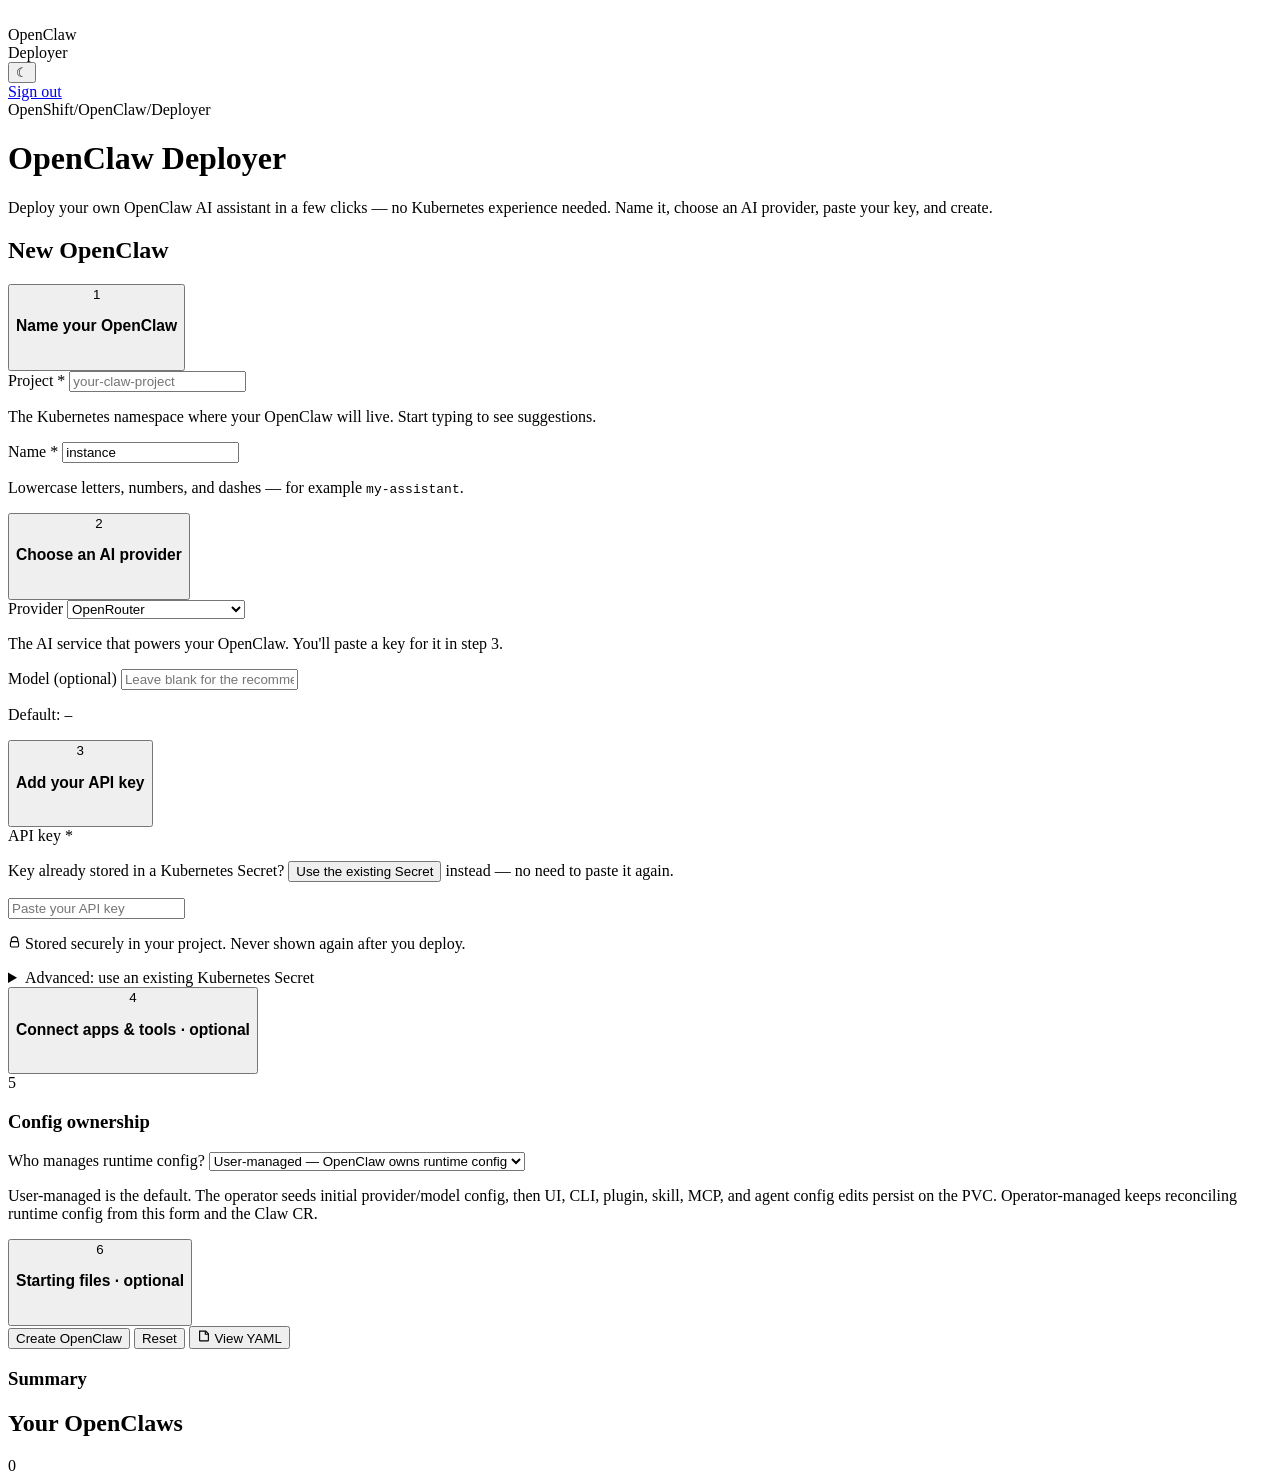
==== commit 70e32146: "updated for user-managed config mode Signed-off-by: sallyom <somalley@redhat.com>" ====
--- a/cmd/deployer/static/index.html
+++ b/cmd/deployer/static/index.html
@@ -335,9 +335,27 @@
 
             <div class="divider"></div>
 
-            <!-- Step 5 · Starting files (optional / advanced) -->
+            <!-- Step 5 · Config ownership -->
+            <div class="section__head">
+              <span class="section__num">5</span>
+              <h3 class="section__title">Config ownership</h3>
+            </div>
+            <div class="section__body">
+              <div class="field">
+                <label for="management">Who manages runtime config?</label>
+                <select id="management" name="management" style="max-width:320px;">
+                  <option value="user">User-managed — OpenClaw owns runtime config</option>
+                  <option value="operator">Operator-managed — CR fields keep applying</option>
+                </select>
+                <p class="field__hint">User-managed is the default. The operator seeds initial provider/model config, then UI, CLI, plugin, skill, MCP, and agent config edits persist on the PVC. Operator-managed keeps reconciling runtime config from this form and the Claw CR.</p>
+              </div>
+            </div>
+
+            <div class="divider"></div>
+
+            <!-- Step 6 · Starting files (optional / advanced) -->
             <button type="button" class="advanced-toggle" id="advanced-toggle" aria-expanded="false" aria-controls="advanced-body">
-              <span class="section__num">5</span>
+              <span class="section__num">6</span>
               <h3 class="section__title">Starting files <span class="optional">· optional</span></h3>
               <svg class="caret" id="advanced-caret" width="14" height="14" viewBox="0 0 12 12" aria-hidden="true"><path d="M2 4l4 4 4-4" fill="none" stroke="var(--text-muted)" stroke-width="1.6" stroke-linecap="round"/></svg>
             </button>
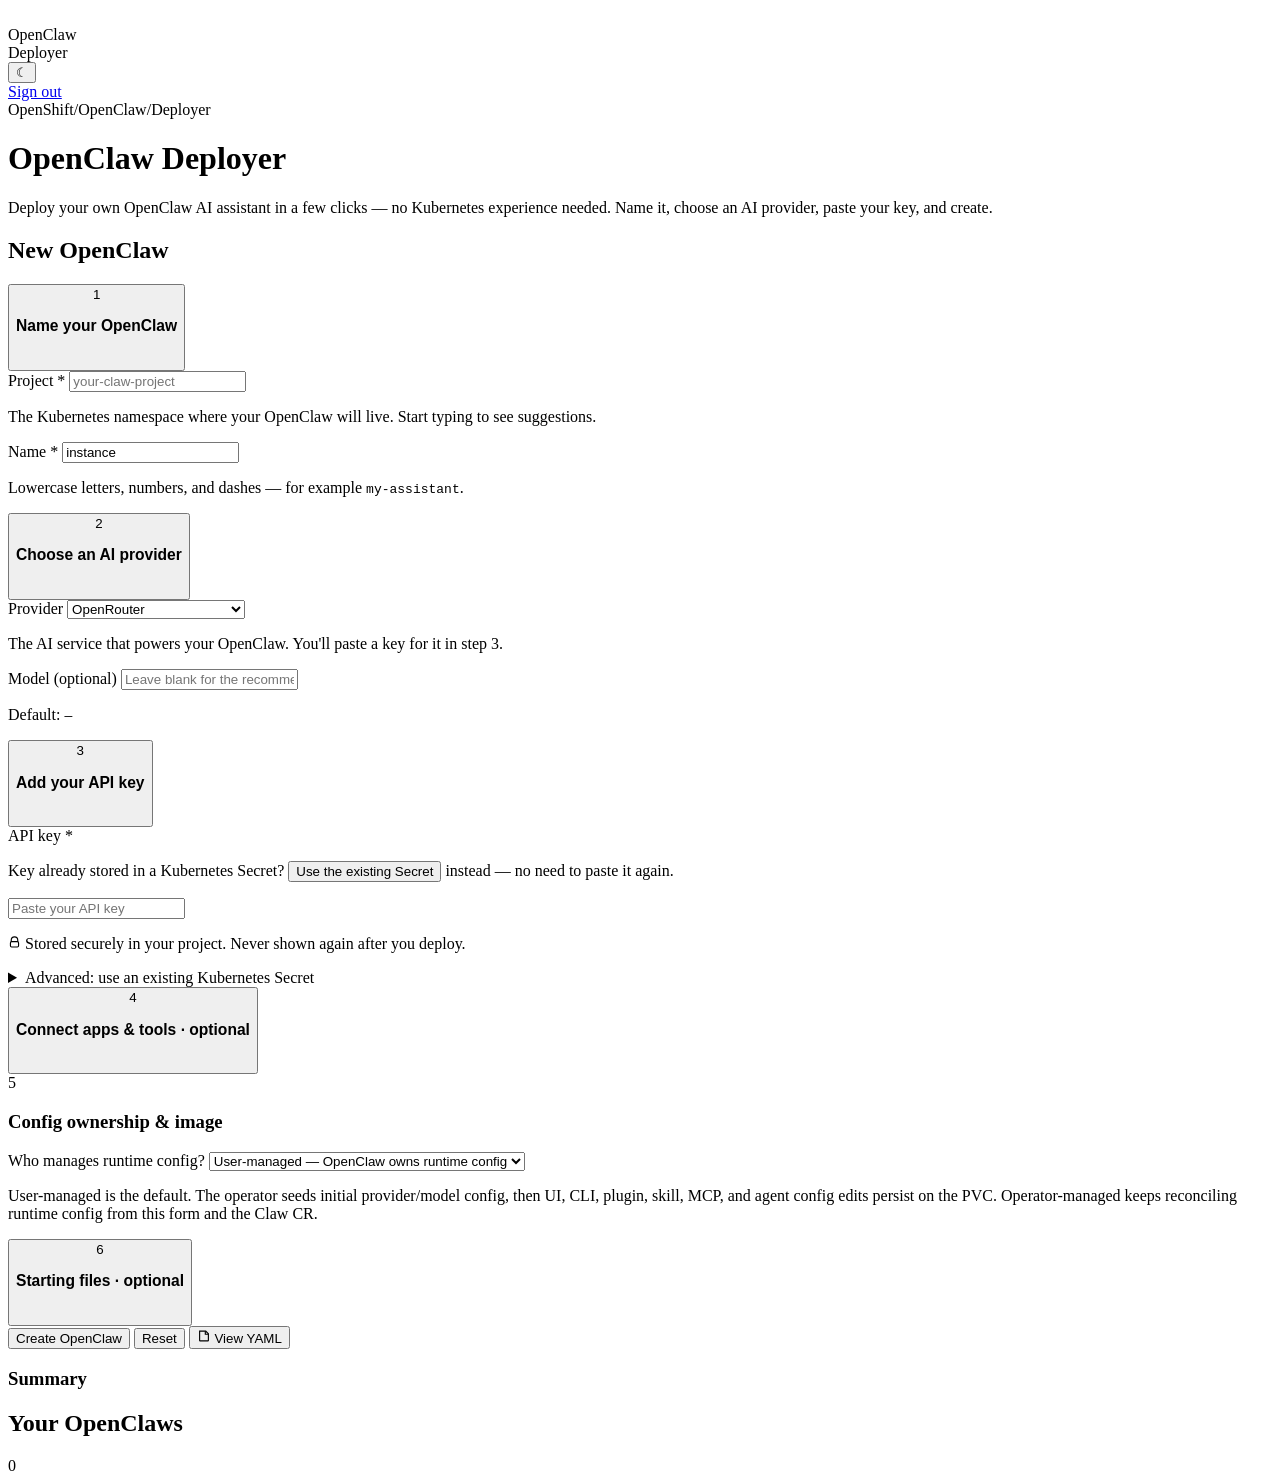
==== commit 5fddbf4c: "update for OpenClaw image override Signed-off-by: sallyom <somalley@redhat.com>" ====
--- a/cmd/deployer/static/index.html
+++ b/cmd/deployer/static/index.html
@@ -335,12 +335,12 @@
 
             <div class="divider"></div>
 
-            <!-- Step 5 · Config ownership -->
+            <!-- Step 5 · Runtime config -->
             <div class="section__head">
               <span class="section__num">5</span>
-              <h3 class="section__title">Config ownership</h3>
-            </div>
-            <div class="section__body">
+              <h3 class="section__title">Config ownership &amp; image</h3>
+            </div>
+            <div class="section__body cols">
               <div class="field">
                 <label for="management">Who manages runtime config?</label>
                 <select id="management" name="management" style="max-width:320px;">
@@ -348,6 +348,11 @@
                   <option value="operator">Operator-managed — CR fields keep applying</option>
                 </select>
                 <p class="field__hint">User-managed is the default. The operator seeds initial provider/model config, then UI, CLI, plugin, skill, MCP, and agent config edits persist on the PVC. Operator-managed keeps reconciling runtime config from this form and the Claw CR.</p>
+              </div>
+              <div class="field" id="openclaw-image-field" hidden>
+                <label for="openClawImage">OpenClaw image override <span class="muted">(optional)</span></label>
+                <input id="openClawImage" name="openClawImage" placeholder="ghcr.io/openclaw/openclaw:2026.6.10">
+                <p class="field__hint">Leave blank for the operator default. A value here sets <code>spec.image</code>.</p>
               </div>
             </div>
 
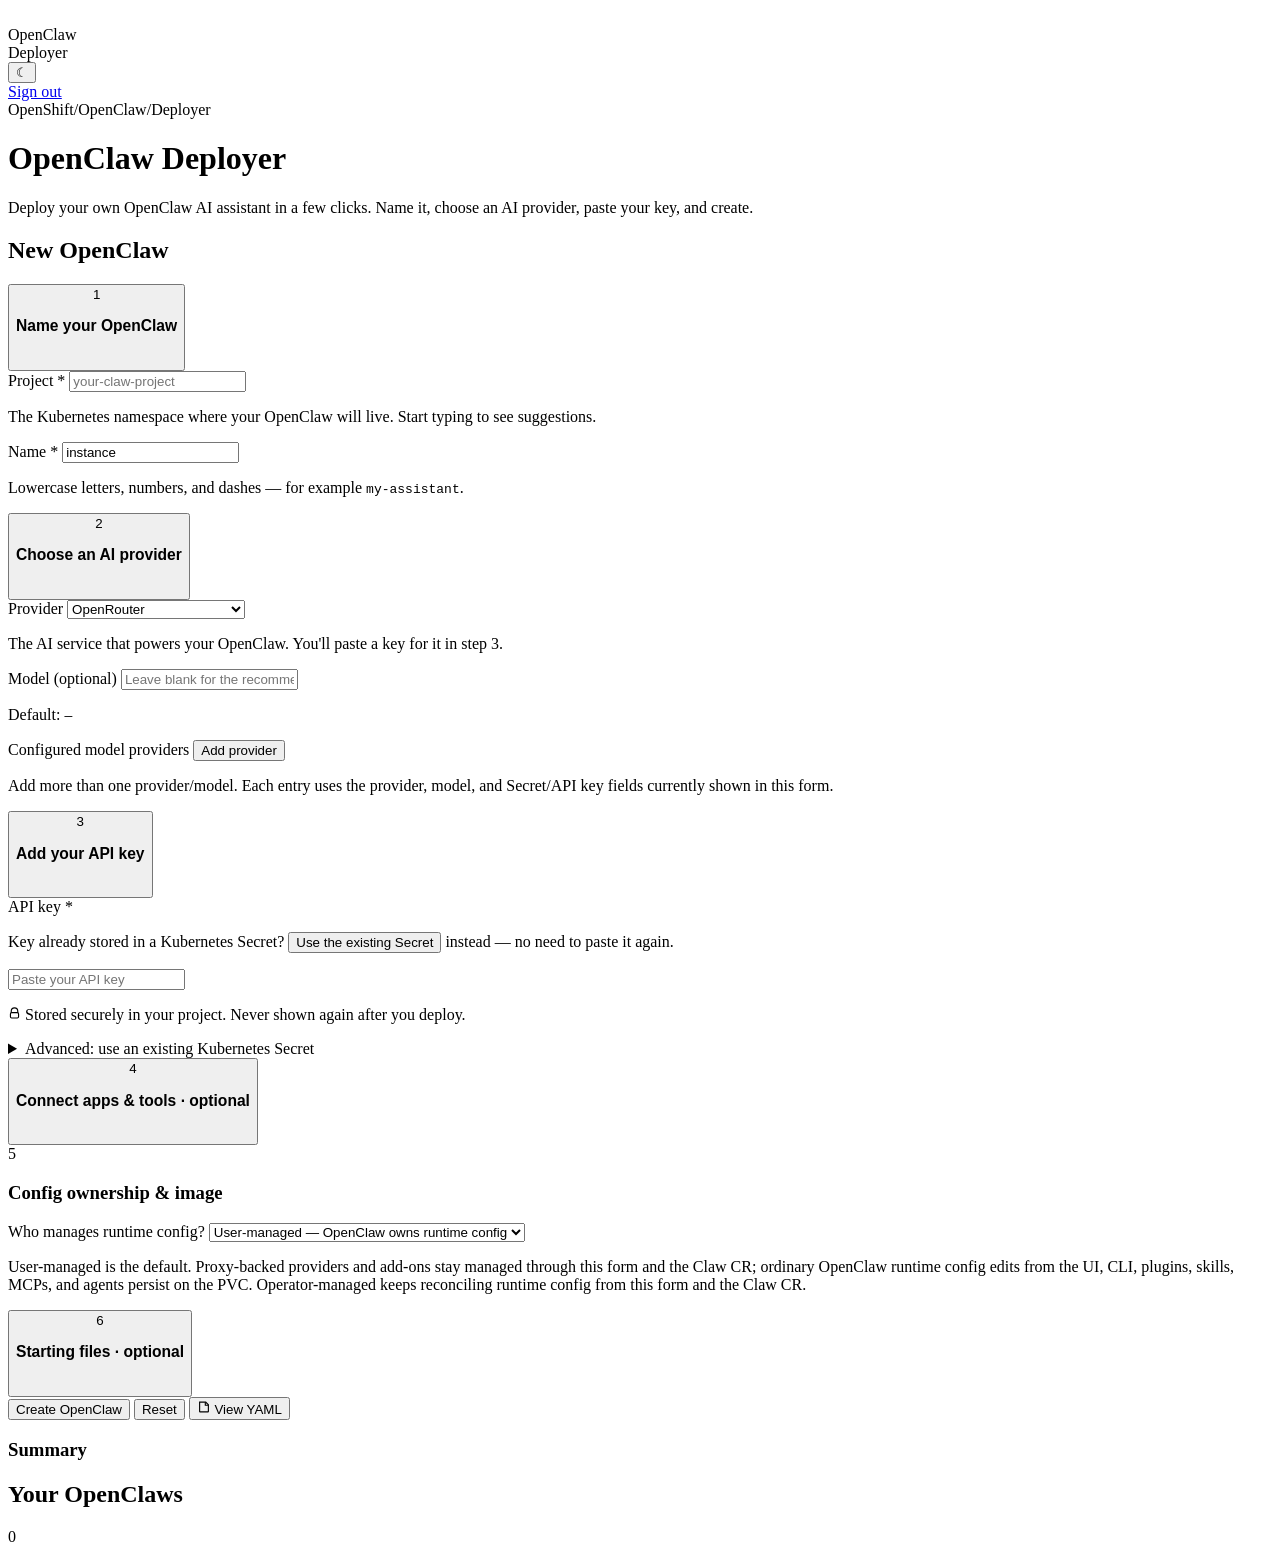
==== commit 8309ced2: "allow for multiple providers, clarify user-managed mode Signed-off-by: sallyom <somalley@redhat.com>" ====
--- a/cmd/deployer/static/index.html
+++ b/cmd/deployer/static/index.html
@@ -38,7 +38,7 @@
 
       <div class="page-header">
         <h1>OpenClaw Deployer</h1>
-        <p>Deploy your own OpenClaw AI assistant in a few clicks — no Kubernetes experience needed. Name it, choose an AI provider, paste your key, and create.</p>
+        <p>Deploy your own OpenClaw AI assistant in a few clicks. Name it, choose an AI provider, paste your key, and create.</p>
       </div>
 
       <div class="layout">
@@ -64,7 +64,8 @@
               </div>
               <div class="field">
                 <label for="clawName">Name <span class="req">*</span></label>
-                <input id="clawName" name="clawName" value="instance" aria-describedby="hint-clawName">
+                <input id="clawName" name="clawName" value="instance" list="claw-name-options" aria-describedby="hint-clawName">
+                <datalist id="claw-name-options"></datalist>
                 <p class="field__hint" id="hint-clawName">Lowercase letters, numbers, and dashes — for example <code>my-assistant</code>.</p>
                 <p class="field__error" id="err-clawName" hidden></p>
               </div>
@@ -97,6 +98,12 @@
                 <input id="model" name="model" list="model-options" placeholder="Leave blank for the recommended default" aria-describedby="hint-model">
                 <datalist id="model-options"></datalist>
                 <p class="field__hint" id="hint-model">Default: <code id="default-model">—</code></p>
+              </div>
+              <div class="field">
+                <label>Configured model providers</label>
+                <button type="button" id="model-provider-add" class="btn btn--sm">Add provider</button>
+                <div class="integration-list" id="model-provider-list"></div>
+                <p class="field__hint">Add more than one provider/model. Each entry uses the provider, model, and Secret/API key fields currently shown in this form.</p>
               </div>
             </div>
 
@@ -347,7 +354,7 @@
                   <option value="user">User-managed — OpenClaw owns runtime config</option>
                   <option value="operator">Operator-managed — CR fields keep applying</option>
                 </select>
-                <p class="field__hint">User-managed is the default. The operator seeds initial provider/model config, then UI, CLI, plugin, skill, MCP, and agent config edits persist on the PVC. Operator-managed keeps reconciling runtime config from this form and the Claw CR.</p>
+                <p class="field__hint" id="management-hint">User-managed is the default. Proxy-backed providers and add-ons stay managed through this form and the Claw CR; ordinary OpenClaw runtime config edits from the UI, CLI, plugins, skills, MCPs, and agents persist on the PVC. Operator-managed keeps reconciling runtime config from this form and the Claw CR.</p>
               </div>
               <div class="field" id="openclaw-image-field" hidden>
                 <label for="openClawImage">OpenClaw image override <span class="muted">(optional)</span></label>
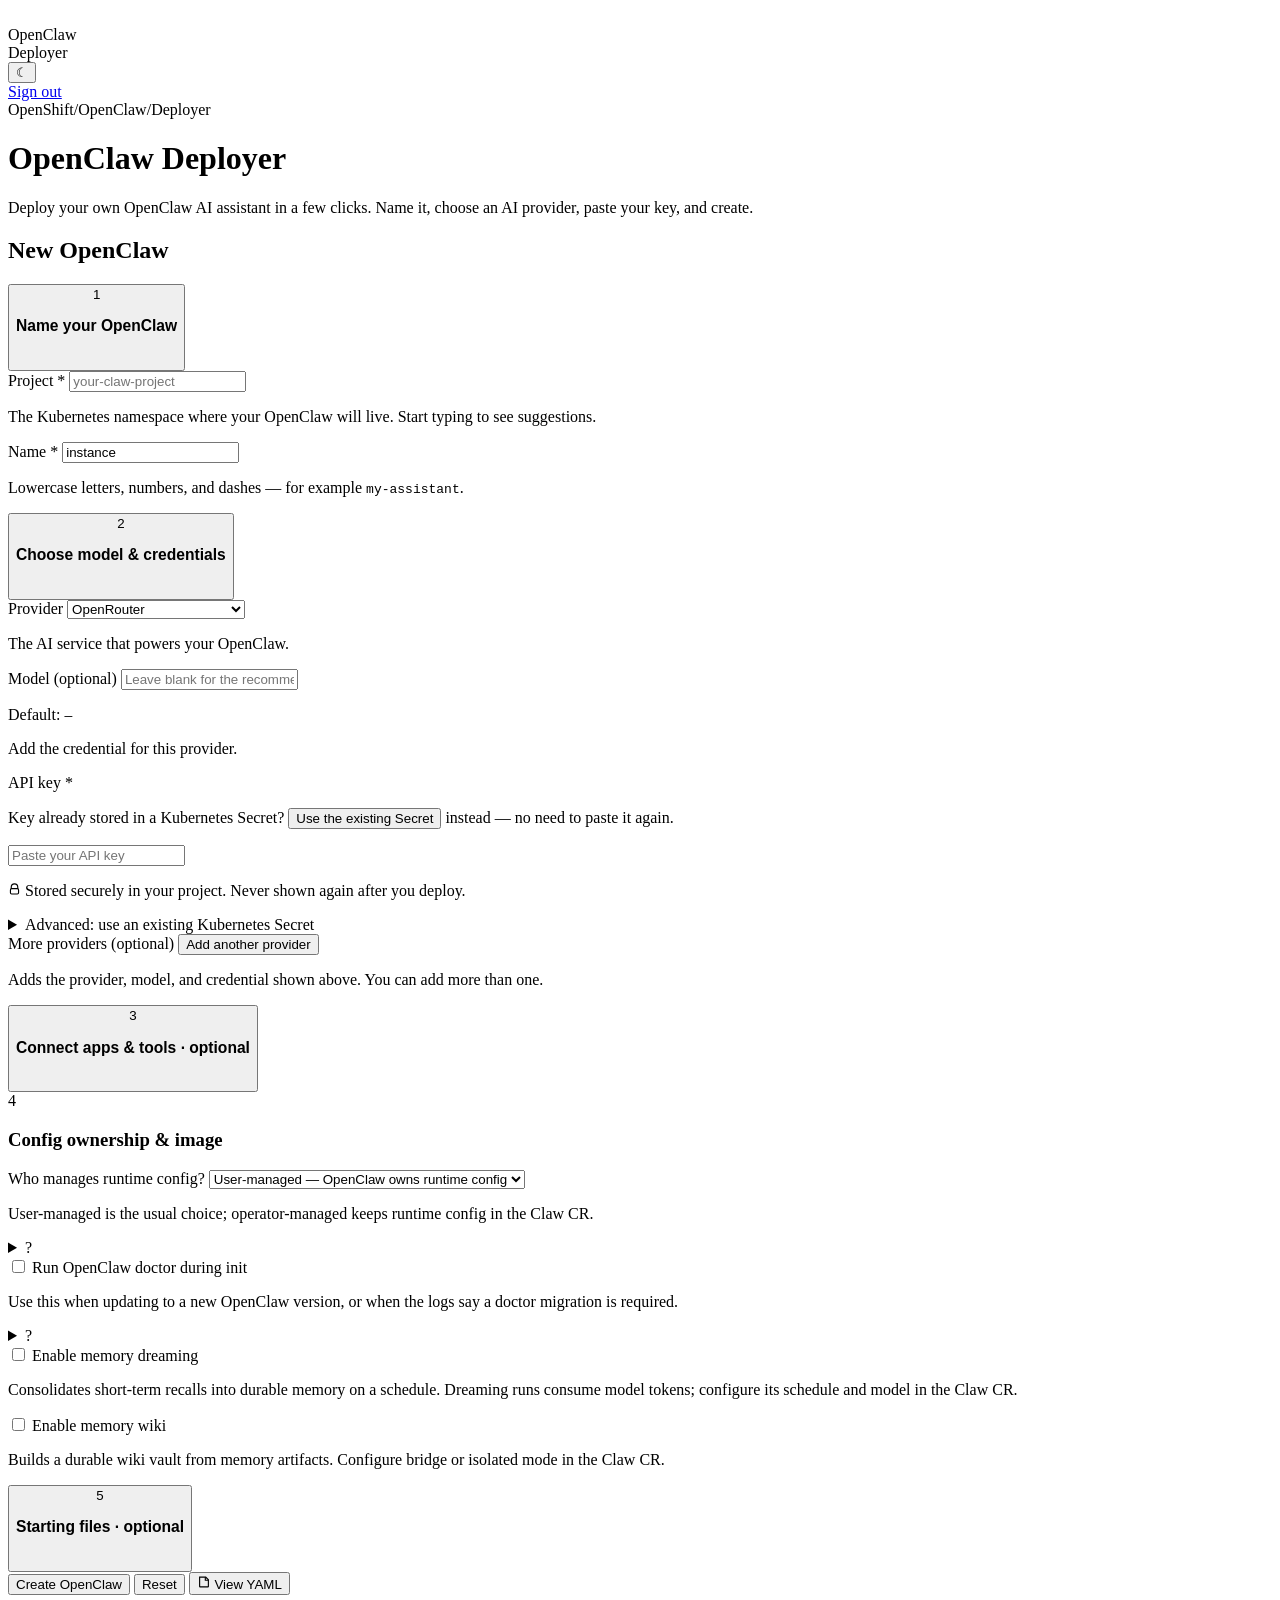
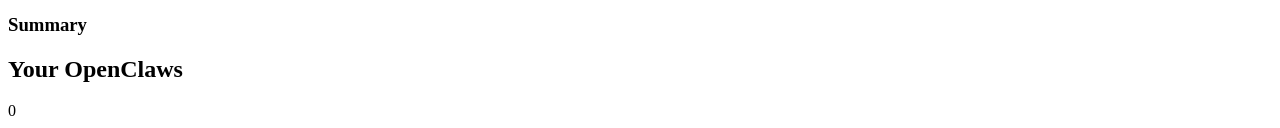
==== commit 75d8ff32: "updates for 7.2 and doctor option Signed-off-by: sallyom <somalley@redhat.com>" ====
--- a/cmd/deployer/static/index.html
+++ b/cmd/deployer/static/index.html
@@ -73,13 +73,14 @@
 
             <div class="divider"></div>
 
-            <!-- Step 2 · AI provider -->
+            <!-- Step 2 · Model & credentials -->
             <button type="button" class="advanced-toggle section-toggle" id="provider-toggle" aria-expanded="true" aria-controls="provider-body">
               <span class="section__num">2</span>
-              <h3 class="section__title">Choose an AI provider</h3>
+              <h3 class="section__title">Choose model &amp; credentials</h3>
               <svg class="caret open" id="provider-caret" width="14" height="14" viewBox="0 0 12 12" aria-hidden="true"><path d="M2 4l4 4 4-4" fill="none" stroke="var(--text-muted)" stroke-width="1.6" stroke-linecap="round"/></svg>
             </button>
-            <div class="section__body cols" id="provider-body">
+            <div class="section__body" id="provider-body">
+              <div class="cols-2">
               <div class="field">
                 <label for="provider">Provider</label>
                 <select id="provider" name="provider">
@@ -91,7 +92,7 @@
                   <option value="anthropic-vertex">Google Vertex AI (Claude)</option>
                   <option value="xai">xAI</option>
                 </select>
-                <p class="field__hint">The AI service that powers your OpenClaw. You'll paste a key for it in step 3.</p>
+                <p class="field__hint">The AI service that powers your OpenClaw.</p>
               </div>
               <div class="field">
                 <label for="model">Model <span class="muted">(optional)</span></label>
@@ -99,23 +100,9 @@
                 <datalist id="model-options"></datalist>
                 <p class="field__hint" id="hint-model">Default: <code id="default-model">—</code></p>
               </div>
-              <div class="field">
-                <label>Configured model providers</label>
-                <button type="button" id="model-provider-add" class="btn btn--sm">Add provider</button>
-                <div class="integration-list" id="model-provider-list"></div>
-                <p class="field__hint">Add more than one provider/model. Each entry uses the provider, model, and Secret/API key fields currently shown in this form.</p>
-              </div>
-            </div>
-
-            <div class="divider"></div>
-
-            <!-- Step 3 · API key -->
-            <button type="button" class="advanced-toggle section-toggle" id="credential-toggle" aria-expanded="true" aria-controls="credential-body">
-              <span class="section__num">3</span>
-              <h3 class="section__title">Add your API key</h3>
-              <svg class="caret open" id="credential-caret" width="14" height="14" viewBox="0 0 12 12" aria-hidden="true"><path d="M2 4l4 4 4-4" fill="none" stroke="var(--text-muted)" stroke-width="1.6" stroke-linecap="round"/></svg>
-            </button>
-            <div class="section__body" id="credential-body">
+              </div>
+              <div id="credential-body">
+                <p class="field__hint">Add the credential for this provider.</p>
               <div class="vertex-box" id="vertex-box" hidden>
                 <div class="field">
                   <label for="gcpProject">GCP Project ID <span class="req">*</span></label>
@@ -167,13 +154,21 @@
                   </div>
                 </div>
               </details>
+              <div class="field">
+                <label>More providers <span class="muted">(optional)</span></label>
+                <button type="button" id="model-provider-add" class="btn btn--sm">Add another provider</button>
+                <div class="integration-list" id="model-provider-list"></div>
+                <p class="field__hint">Adds the provider, model, and credential shown above. You can add more than one.</p>
+              </div>
+            </div>
+
             </div>
 
             <div class="divider"></div>
 
-            <!-- Step 4 · Apps & tools -->
+            <!-- Step 3 · Apps & tools -->
             <button type="button" class="advanced-toggle" id="integration-toggle" aria-expanded="false" aria-controls="integration-body">
-              <span class="section__num">4</span>
+              <span class="section__num">3</span>
               <h3 class="section__title">Connect apps &amp; tools <span class="optional">· optional</span></h3>
               <svg class="caret" id="integration-caret" width="14" height="14" viewBox="0 0 12 12" aria-hidden="true"><path d="M2 4l4 4 4-4" fill="none" stroke="var(--text-muted)" stroke-width="1.6" stroke-linecap="round"/></svg>
             </button>
@@ -342,9 +337,9 @@
 
             <div class="divider"></div>
 
-            <!-- Step 5 · Runtime config -->
+            <!-- Step 4 · Runtime config -->
             <div class="section__head">
-              <span class="section__num">5</span>
+              <span class="section__num">4</span>
               <h3 class="section__title">Config ownership &amp; image</h3>
             </div>
             <div class="section__body cols">
@@ -354,20 +349,49 @@
                   <option value="user">User-managed — OpenClaw owns runtime config</option>
                   <option value="operator">Operator-managed — CR fields keep applying</option>
                 </select>
-                <p class="field__hint" id="management-hint">User-managed is the default. Proxy-backed providers and add-ons stay managed through this form and the Claw CR; ordinary OpenClaw runtime config edits from the UI, CLI, plugins, skills, MCPs, and agents persist on the PVC. Operator-managed keeps reconciling runtime config from this form and the Claw CR.</p>
+                <p class="field__hint" id="management-hint">User-managed is the usual choice; operator-managed keeps runtime config in the Claw CR.</p>
+                <details class="help-box" id="management-help">
+                  <summary aria-label="About config ownership">?</summary>
+                  <p class="field__hint"><strong>User-managed</strong> lets OpenClaw retain runtime changes made through its UI, CLI, plugins, skills, MCPs, and agents. The deployer still manages provider credentials and add-ons. Choose <strong>operator-managed</strong> only when the Claw CR should remain the source of truth for runtime config; later runtime edits can be overwritten when the operator reconciles.</p>
+                </details>
               </div>
               <div class="field" id="openclaw-image-field" hidden>
                 <label for="openClawImage">OpenClaw image override <span class="muted">(optional)</span></label>
                 <input id="openClawImage" name="openClawImage" placeholder="ghcr.io/openclaw/openclaw:2026.6.10">
                 <p class="field__hint">Leave blank for the operator default. A value here sets <code>spec.image</code>.</p>
               </div>
+              <div class="field">
+                <label class="checkbox-field">
+                  <input id="doctorFix" name="doctorFix" type="checkbox">
+                  <span>Run OpenClaw doctor during init</span>
+                </label>
+                <p class="field__hint" id="doctor-fix-hint">Use this when updating to a new OpenClaw version, or when the logs say a doctor migration is required.</p>
+                <details class="help-box">
+                  <summary aria-label="About the OpenClaw doctor migration">?</summary>
+                  <p class="field__hint">The operator pauses the gateway and runs <code>openclaw doctor --fix --non-interactive</code> once per image reference. It works for both operator-managed and user-managed Claws.</p>
+                </details>
+              </div>
+              <div class="field">
+                <label class="checkbox-field">
+                  <input id="dreamingEnabled" name="dreamingEnabled" type="checkbox">
+                  <span>Enable memory dreaming</span>
+                </label>
+                <p class="field__hint">Consolidates short-term recalls into durable memory on a schedule. Dreaming runs consume model tokens; configure its schedule and model in the Claw CR.</p>
+              </div>
+              <div class="field">
+                <label class="checkbox-field">
+                  <input id="wikiEnabled" name="wikiEnabled" type="checkbox">
+                  <span>Enable memory wiki</span>
+                </label>
+                <p class="field__hint">Builds a durable wiki vault from memory artifacts. Configure bridge or isolated mode in the Claw CR.</p>
+              </div>
             </div>
 
             <div class="divider"></div>
 
-            <!-- Step 6 · Starting files (optional / advanced) -->
+            <!-- Step 5 · Starting files (optional / advanced) -->
             <button type="button" class="advanced-toggle" id="advanced-toggle" aria-expanded="false" aria-controls="advanced-body">
-              <span class="section__num">6</span>
+              <span class="section__num">5</span>
               <h3 class="section__title">Starting files <span class="optional">· optional</span></h3>
               <svg class="caret" id="advanced-caret" width="14" height="14" viewBox="0 0 12 12" aria-hidden="true"><path d="M2 4l4 4 4-4" fill="none" stroke="var(--text-muted)" stroke-width="1.6" stroke-linecap="round"/></svg>
             </button>
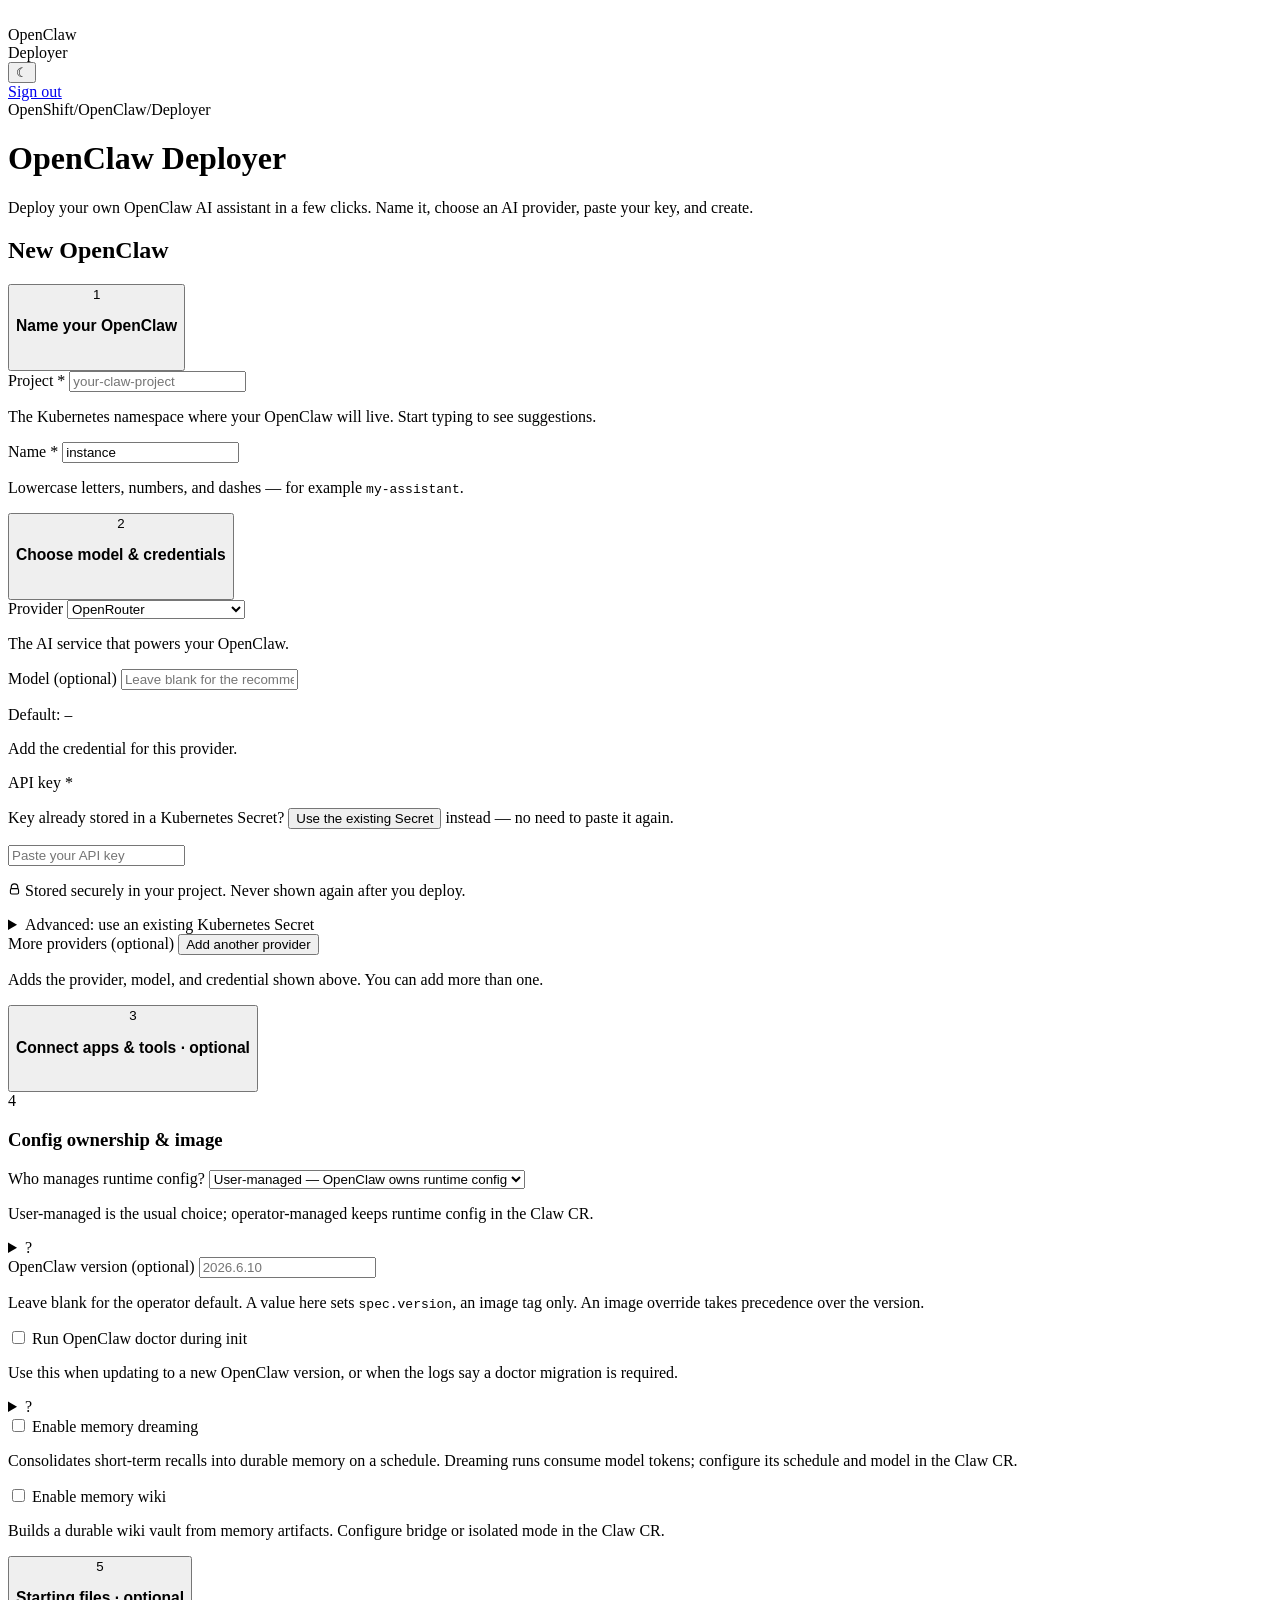
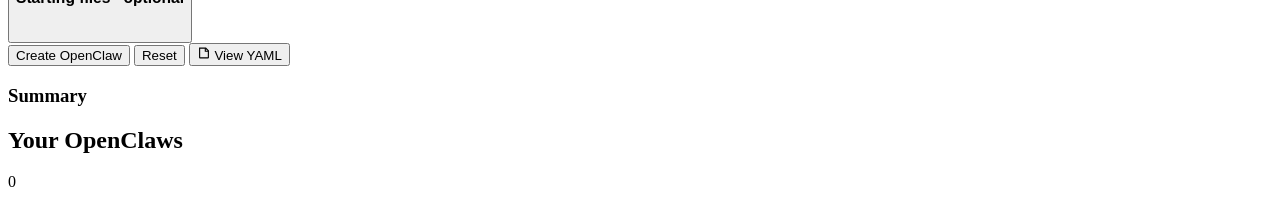
==== commit 5f465fa7: "deployer: add an OpenClaw version field The deployer never set spec.version, so every Claw fell back" ====
--- a/cmd/deployer/static/index.html
+++ b/cmd/deployer/static/index.html
@@ -355,6 +355,11 @@
                   <p class="field__hint"><strong>User-managed</strong> lets OpenClaw retain runtime changes made through its UI, CLI, plugins, skills, MCPs, and agents. The deployer still manages provider credentials and add-ons. Choose <strong>operator-managed</strong> only when the Claw CR should remain the source of truth for runtime config; later runtime edits can be overwritten when the operator reconciles.</p>
                 </details>
               </div>
+              <div class="field">
+                <label for="version">OpenClaw version <span class="muted">(optional)</span></label>
+                <input id="version" name="version" placeholder="2026.6.10">
+                <p class="field__hint">Leave blank for the operator default. A value here sets <code>spec.version</code>, an image tag only. An image override takes precedence over the version.</p>
+              </div>
               <div class="field" id="openclaw-image-field" hidden>
                 <label for="openClawImage">OpenClaw image override <span class="muted">(optional)</span></label>
                 <input id="openClawImage" name="openClawImage" placeholder="ghcr.io/openclaw/openclaw:2026.6.10">
